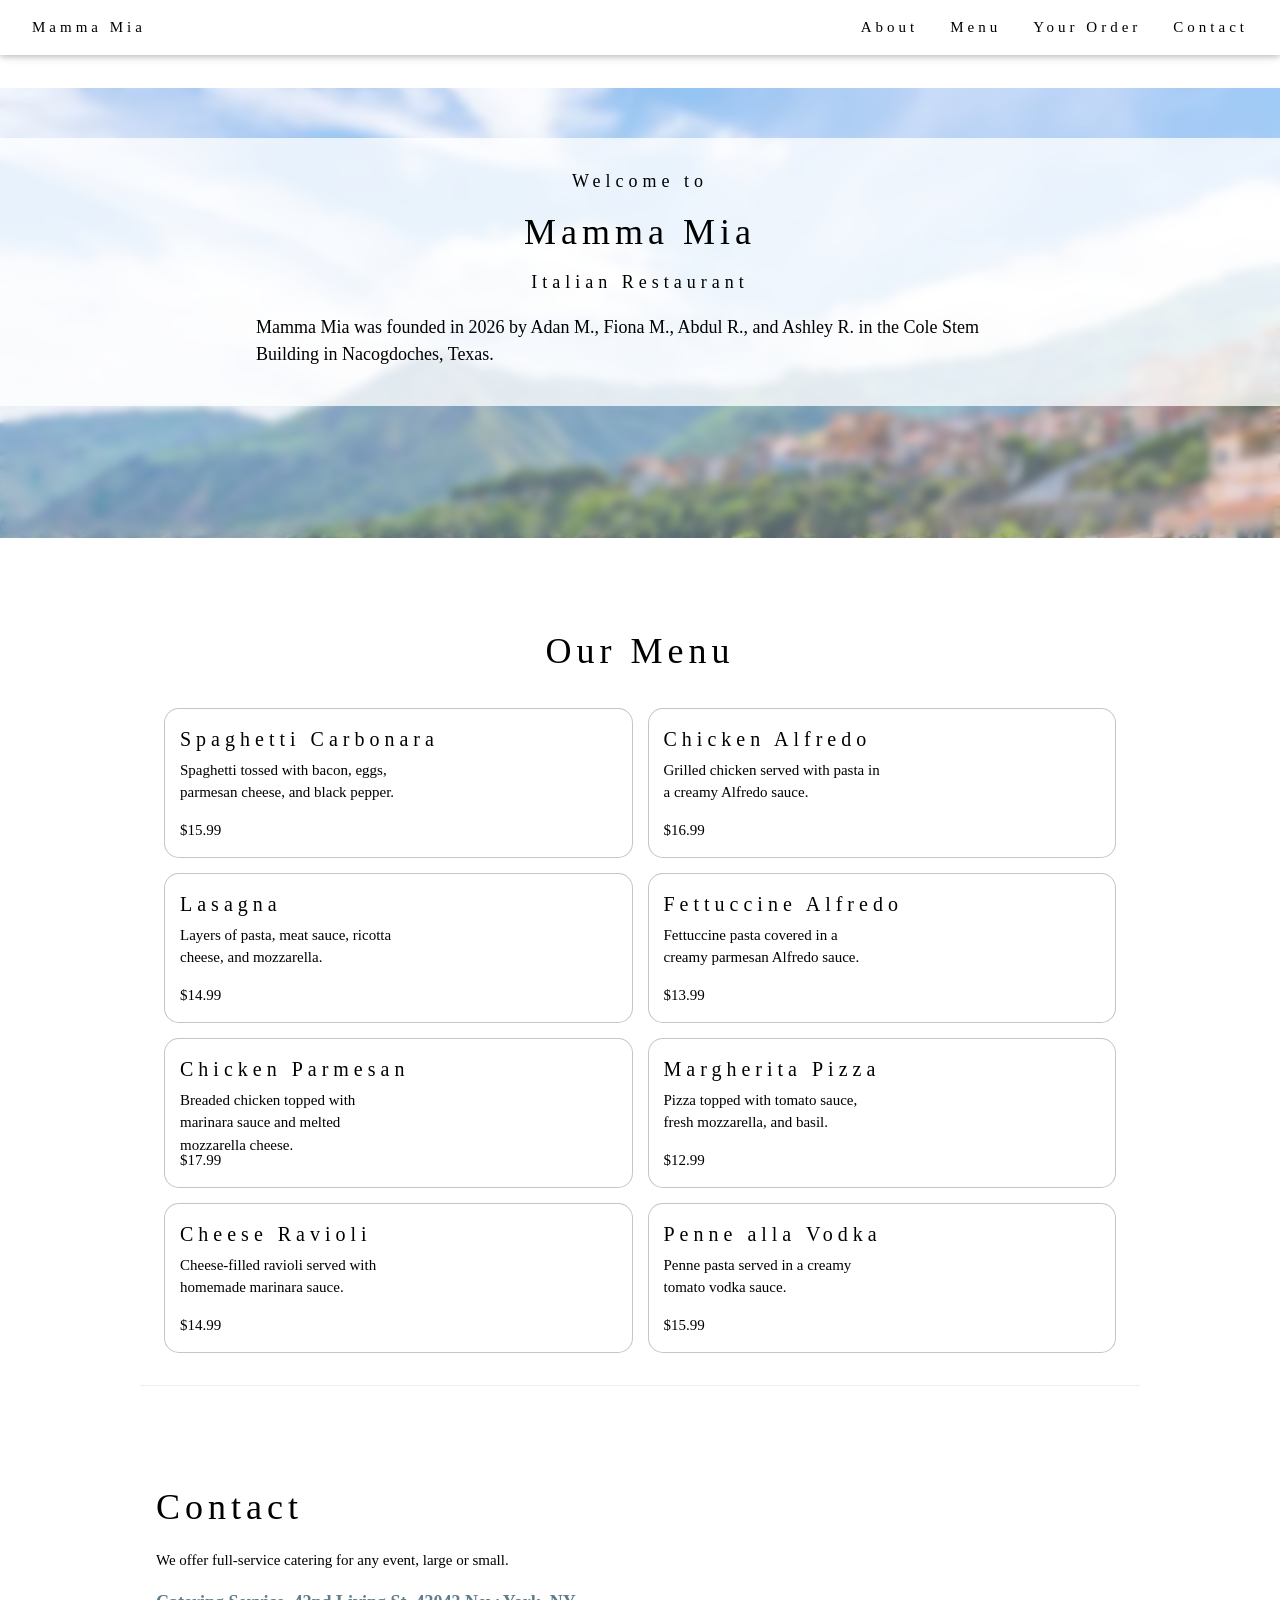
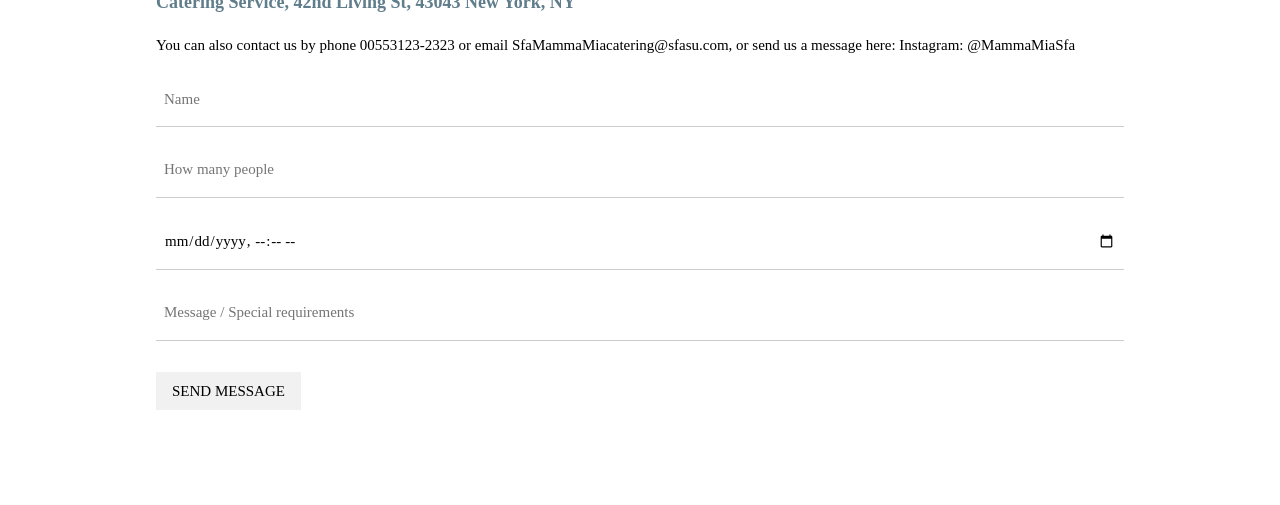
==== index.html @ 2e2d0232 "Revise restaurant info and menu details Updated restaurant description and menu items with specific " ====
<!DOCTYPE html>
<html lang="en">
<meta charset="UTF-8">
<title>Mamma Mia</title>
<meta name="viewport" content="width=device-width,initial-scale=1">
<link rel="stylesheet" href="styles/restaurant-style.css">

<style>
body {font-family:"Times New Roman", serif}
h1,h2,h3,h4,h5,h6 {font-family:serif;letter-spacing:5px}
</style>

<body>

<!-- Navbar (Sits on top) -->
<div class="w3-flex w3-white w3-wide w3-padding w3-card topstuff">
  <a href="#home" class="w3-button">Mamma Mia</a>

  <nav class="w3-flex w3-hide-small" style="margin-left:auto">
    <a href="#about" class="w3-button">About</a>
    <a href="#menu" class="w3-button">Menu</a>
    <a href="#menu" class="w3-button">Your Order</a>
    <a href="#contact" class="w3-button">Contact</a>
  </nav>
</div>

<!-- Header -->
<header class="w3-display-container">
  <img src="img_catering.jpg"
  style="width:100%" alt="Catering">
  <div class="w3-display-bottomleft w3-padding w3-text-white w3-opacity-min">
    <h1>Le Catering</h1>
  </div>
</header>

<!-- Page Content -->
<main id="home" class="w3-content" style="max-width:1000px">

<!-- About -->
<section id="about" class="w3-padding-64">
<div class="about">
  <div class="aboutImage"></div>
  <div class=" aboutContent">
    <div class="aboutText">
      <h5 class="w3-center">Welcome to</h5>
      <h1 class="w3-center">Mamma Mia</h1>
      <h5 class="w3-center">Italian Restaurant</h5>
      <p class="w3-large">
      Mamma Mia was founded in 2026 by Adan M., Fiona M., Abdul R., and Ashley R. in the Cole Stem Building in Nacogdoches, Texas.</p>
    </div>
  </div>
</div>

</section>

<!-- Menu -->
<section id="menu">

<div class="w3-padding-large">
  <h1 class="w3-center">Our Menu</h1>

  <div class="menuitems">

    <div class="item">
      <h4>Spaghetti Carbonara</h4>
      <p>Spaghetti tossed with bacon, eggs, parmesan cheese, and black pepper.</p>
      <p class="price">$15.99</p>
      <img src="">
    </div>

    <div class="item">
      <h4>Chicken Alfredo</h4>
      <p>Grilled chicken served with pasta in a creamy Alfredo sauce.</p>
      <p class="price">$16.99</p>
      <img src="">
    </div>

    <div class="item">
      <h4>Lasagna</h4>
      <p>Layers of pasta, meat sauce, ricotta cheese, and mozzarella.</p>
      <p class="price">$14.99</p>
      <img src="">
    </div>

    <div class="item">
      <h4>Fettuccine Alfredo</h4>
      <p>Fettuccine pasta covered in a creamy parmesan Alfredo sauce.</p>
      <p class="price">$13.99</p>
      <img src="">
    </div>

    <div class="item">
      <h4>Chicken Parmesan</h4>
      <p>Breaded chicken topped with marinara sauce and melted mozzarella cheese.</p>
      <p class="price">$17.99</p>
      <img src="">
    </div>

    <div class="item">
      <h4>Margherita Pizza</h4>
      <p>Pizza topped with tomato sauce, fresh mozzarella, and basil.</p>
      <p class="price">$12.99</p>
      <img src="">
    </div>

    <div class="item">
      <h4>Cheese Ravioli</h4>
      <p>Cheese-filled ravioli served with homemade marinara sauce.</p>
      <p class="price">$14.99</p>
      <img src="">
    </div>

    <div class="item">
      <h4>Penne alla Vodka</h4>
      <p>Penne pasta served in a creamy tomato vodka sauce.</p>
      <p class="price">$15.99</p>
      <img src="">
    </div>

  </div>
</div>

</section>

</section>

<hr>
<!-- Contact -->
<section id="contact" class="w3-container w3-padding-64">

<h1>Contact</h1>
<p>We offer full-service catering for any event, large or small.</p>

<p class="w3-text-blue-grey w3-large">
<b>Catering Service, 42nd Living St, 43043 New York, NY</b>
</p>

<p>
You can also contact us by phone 00553123-2323 or email
SfaMammaMiacatering@sfasu.com, or send us a message here: Instagram: @MammaMiaSfa
</p>

<form action="/action_page.php" target="_blank">
<p>
<input class="w3-input w3-padding-16"
type="text" placeholder="Name" required name="Name">
</p>

<p>
<input class="w3-input w3-padding-16"
type="number" placeholder="How many people" required name="People">
</p>

<p>
<input class="w3-input w3-padding-16"
type="datetime-local" required name="date">
</p>

<p>
<input class="w3-input w3-padding-16"
type="text" placeholder="Message / Special requirements"
required name="Message">
</p>

<p>
<button class="w3-button w3-light-grey w3-section"
type="submit">SEND MESSAGE</button>
</p>

</form>
</section>

</main>

<!-- Map -->


</body>
</html>
---- styles/restaurant-style.css ----
/* changes from Ashley Rivera Ruiz 9/20/2026 */

.topstuff{
    z-index: 999;
    background-color: white;
    position:fixed;
    width:100%;
}

/* about */
.aboutImage{
    background-image: url("/img/about.png");
    background-size: cover;
    position: absolute;
    left: 0;
    right: 0;
    z-index: 2;
    display: block;
    height:450px;
}
.aboutContent{
    position: absolute;
    height:450px;
    backdrop-filter: blur(5px);
    background-color: #ffffff52;
    z-index: 100;
    left: 0;
    right: 0;
    padding: 50px 0;
}
.aboutText{
    background-color: #ffffffc4;
    padding: 20px 20vw;
    max-height: 350px;
    overflow: auto;

}
.about{
    height:450px;
    z-index: 1;
    position: static;
}


/* menu */
.item{
    border: 1.5px solid rgba(0, 0, 0, 0.228);
    border-radius: 15px;
    padding: 15px;
    position: relative;
    height: 150px;
    background-color: white;
    min-width: 350px;
}
.item h4{
    line-height: 0.5em;;
}
.item p {
    width: 50%;
    overflow: auto;
}
.price{
    bottom: 0px;
    left: 15px;
    position: absolute;
}
.item img{
    position: absolute;
    right:0;
    top:0;
    height:100%;
    border-radius: 0 15px 15px 0;
}
.item:hover{
    filter: brightness(0.95);
    border-color:black;
}
.menuitems{
    display: grid;
    grid-template-columns: 1fr 1fr;
    gap: 15px;
    padding-top: 20px;
}

/* Your Order */
.order{
    display: grid;
    grid-template-columns: 1fr 1fr;
    padding: 0 30px;
}
.orderItem{
    text-align: left;
}
.orderPrice{
    text-align: right;
}
body{
    display: grid;
    grid-area: 
    'notbottom'
    'bottom'
    ;
    height:100vh;
}













/* W3.CSS 5.01 March 11 2026 by Jan Egil and Borge Refsnes */
/* CSS code copied from w3schools stylesheet */
html {box-sizing:border-box}
*,*:before,*:after{box-sizing:inherit}

/* Extract from normalize.css by Nicolas Gallagher and Jonathan Neal git.io/normalize */
html{-ms-text-size-adjust:100%;-webkit-text-size-adjust:100%}
body{margin:0}
article,aside,details,figcaption,figure,footer,header,main,menu,nav,section{display:block}
summary{display:list-item}
audio,canvas,progress,video{display:inline-block}
progress{vertical-align:baseline}
audio:not([controls]){display:none;height:0}
[hidden],template{display:none}
a{background-color:transparent}
a:active,a:hover{outline-width:0}
abbr[title]{border-bottom:none;text-decoration:underline;text-decoration:underline dotted}
b,strong{font-weight:bolder}
dfn{font-style:italic}
mark{background:#ff0;color:#000}
small{font-size:80%}
sub,sup{font-size:75%;line-height:0;position:relative;vertical-align:baseline}
sub{bottom:-0.25em}
sup{top:-0.5em}
figure{margin:1em 40px}
img{border-style:none}
code,kbd,pre,samp{font-family:monospace,monospace;font-size:1em}
hr{box-sizing:content-box;height:0;overflow:visible}
button,input,select,textarea,optgroup{font:inherit;margin:0}
optgroup{font-weight:bold}
button,input{overflow:visible}
button,select{text-transform:none}
button,[type=button],[type=reset],[type=submit]{-webkit-appearance:button}
button::-moz-focus-inner,[type=button]::-moz-focus-inner,[type=reset]::-moz-focus-inner,[type=submit]::-moz-focus-inner{border-style:none;padding:0}
button:-moz-focusring,[type=button]:-moz-focusring,[type=reset]:-moz-focusring,[type=submit]:-moz-focusring{outline:1px dotted ButtonText}
fieldset{border:1px solid #c0c0c0;margin:0 2px;padding:.35em .625em .75em}
legend{color:inherit;display:table;max-width:100%;padding:0;white-space:normal}
textarea{overflow:auto}
[type=checkbox],[type=radio]{padding:0}
[type=number]::-webkit-inner-spin-button,[type=number]::-webkit-outer-spin-button{height:auto}
[type=search]{-webkit-appearance:textfield;outline-offset:-2px}
[type=search]::-webkit-search-decoration{-webkit-appearance:none}
::-webkit-file-upload-button{-webkit-appearance:button;font:inherit}

/* End extract */
html,body{font-family:Verdana,sans-serif;font-size:15px;line-height:1.5}
html{overflow-x:hidden}
h1{font-size:36px}
h2{font-size:30px}
h3{font-size:24px}
h4{font-size:20px}
h5{font-size:18px}
h6{font-size:16px}
.w3-serif{font-family:serif}
.w3-sans-serif{font-family:sans-serif}
.w3-cursive{font-family:cursive}
.w3-monospace{font-family:monospace}
h1,h2,h3,h4,h5,h6{font-family:"Segoe UI",Arial,sans-serif;font-weight:400;margin:10px 0}
.w3-wide{letter-spacing:4px}
hr{border:0;border-top:1px solid #eee;margin:20px 0}
.w3-image{max-width:100%;height:auto}
img{vertical-align:middle}
a{color:inherit}
.w3-table,.w3-table-all{border-collapse:collapse;border-spacing:0;width:100%;display:table}
.w3-table-all{border:1px solid #ccc}
.w3-bordered tr,.w3-table-all tr{border-bottom:1px solid #ddd}
.w3-striped tbody tr:nth-child(even){background-color:#f1f1f1}
.w3-table-all tr:nth-child(odd){background-color:#fff}
.w3-table-all tr:nth-child(even){background-color:#f1f1f1}
.w3-hoverable tbody tr:hover,.w3-ul.w3-hoverable li:hover{background-color:#ccc}
.w3-centered tr th,.w3-centered tr td{text-align:center}
.w3-table td,.w3-table th,.w3-table-all td,.w3-table-all th{padding:8px 8px;display:table-cell;text-align:left;vertical-align:top}
.w3-table th:first-child,.w3-table td:first-child,.w3-table-all th:first-child,.w3-table-all td:first-child{padding-left:16px}
.w3-btn,.w3-button{border:none;display:inline-block;padding:8px 16px;vertical-align:middle;overflow:hidden;text-decoration:none;color:inherit;background-color:inherit;text-align:center;cursor:pointer;white-space:nowrap}
.w3-btn:hover{box-shadow:0 8px 16px 0 rgba(0,0,0,0.2),0 6px 20px 0 rgba(0,0,0,0.19)}
.w3-btn,.w3-button{-webkit-touch-callout:none;-webkit-user-select:none;-khtml-user-select:none;-moz-user-select:none;-ms-user-select:none;user-select:none}   
.w3-disabled,.w3-btn:disabled,.w3-button:disabled{cursor:not-allowed;opacity:0.3}
.w3-disabled *,:disabled *{pointer-events:none}
.w3-btn.w3-disabled:hover,.w3-btn:disabled:hover{box-shadow:none}
.w3-badge,.w3-tag{background-color:#000;color:#fff;display:inline-block;padding-left:8px;padding-right:8px;text-align:center}
.w3-badge{border-radius:50%}
.w3-ul{list-style-type:none;padding:0;margin:0}
.w3-ul li{padding:8px 16px;border-bottom:1px solid #ddd}
.w3-ul li:last-child{border-bottom:none}
.w3-tooltip,.w3-display-container{position:relative}
.w3-tooltip .w3-text{display:none}
.w3-tooltip:hover .w3-text{display:inline-block}
.w3-ripple:active{opacity:0.5}
.w3-ripple{transition:opacity 0s}
.w3-input{padding:8px;display:block;border:none;border-bottom:1px solid #ccc;width:100%}
.w3-select{padding:9px 0;width:100%;border:none;border-bottom:1px solid #ccc}
.w3-dropdown-click,.w3-dropdown-hover{position:relative;display:inline-block;cursor:pointer}
.w3-dropdown-hover:hover .w3-dropdown-content{display:block}
.w3-dropdown-hover:first-child,.w3-dropdown-click:hover{background-color:#ccc;color:#000}
.w3-dropdown-hover:hover > .w3-button:first-child,.w3-dropdown-click:hover > .w3-button:first-child{background-color:#ccc;color:#000}
.w3-dropdown-content{cursor:auto;color:#000;background-color:#fff;display:none;position:absolute;min-width:160px;margin:0;padding:0;z-index:1}
.w3-check,.w3-radio{width:24px;height:24px;position:relative;top:6px}
.w3-sidebar{height:100%;width:200px;background-color:#fff;position:fixed!important;z-index:1;overflow:auto}
.w3-bar-block .w3-dropdown-hover,.w3-bar-block .w3-dropdown-click{width:100%}
.w3-bar-block .w3-dropdown-hover .w3-dropdown-content,.w3-bar-block .w3-dropdown-click .w3-dropdown-content{min-width:100%}
.w3-bar-block .w3-dropdown-hover .w3-button,.w3-bar-block .w3-dropdown-click .w3-button{width:100%;text-align:left;padding:8px 16px}
.w3-main,#main{transition:margin-left .4s}
.w3-modal{z-index:3;display:none;padding-top:100px;position:fixed;left:0;top:0;width:100%;height:100%;overflow:auto;background-color:rgb(0,0,0);background-color:rgba(0,0,0,0.4)}
.w3-modal-content{margin:auto;background-color:#fff;position:relative;padding:0;outline:0;width:600px}
.w3-bar{width:100%;overflow:hidden}
.w3-center .w3-bar{display:inline-block;width:auto}
.w3-bar .w3-bar-item{padding:8px 16px;float:left;width:auto;border:none;display:block;outline:0}
.w3-bar .w3-dropdown-hover,.w3-bar .w3-dropdown-click{position:static;float:left}
.w3-bar .w3-button{white-space:normal}
.w3-bar-block .w3-bar-item{width:100%;display:block;padding:8px 16px;text-align:left;border:none;white-space:normal;float:none;outline:0}
.w3-bar-block.w3-center .w3-bar-item{text-align:center}
.w3-block{display:block;width:100%}
.w3-responsive{display:block;overflow-x:auto}
.w3-container:after,.w3-container:before,.w3-panel:after,.w3-panel:before,.w3-row:after,.w3-row:before,.w3-row-padding:after,.w3-row-padding:before,
.w3-cell-row:before,.w3-cell-row:after,.w3-clear:after,.w3-clear:before,.w3-bar:before,.w3-bar:after{content:"";display:table;clear:both}
.w3-col,.w3-half,.w3-third,.w3-twothird,.w3-threequarter,.w3-quarter{float:left;width:100%}
.w3-col.s1{width:8.33333%}
.w3-col.s2{width:16.66666%}
.w3-col.s3{width:24.99999%}
.w3-col.s4{width:33.33333%}
.w3-col.s5{width:41.66666%}
.w3-col.s6{width:49.99999%}
.w3-col.s7{width:58.33333%}
.w3-col.s8{width:66.66666%}
.w3-col.s9{width:74.99999%}
.w3-col.s10{width:83.33333%}
.w3-col.s11{width:91.66666%}
.w3-col.s12{width:99.99999%}
@media (min-width:601px){.w3-col.m1{width:8.33333%}
.w3-col.m2{width:16.66666%}
.w3-col.m3,.w3-quarter{width:24.99999%}
.w3-col.m4,.w3-third{width:33.33333%}
.w3-col.m5{width:41.66666%}
.w3-col.m6,.w3-half{width:49.99999%}
.w3-col.m7{width:58.33333%}
.w3-col.m8,.w3-twothird{width:66.66666%}
.w3-col.m9,.w3-threequarter{width:74.99999%}
.w3-col.m10{width:83.33333%}
.w3-col.m11{width:91.66666%}
.w3-col.m12{width:99.99999%}}
@media (min-width:993px){.w3-col.l1{width:8.33333%}
.w3-col.l2{width:16.66666%}
.w3-col.l3{width:24.99999%}
.w3-col.l4{width:33.33333%}
.w3-col.l5{width:41.66666%}
.w3-col.l6{width:49.99999%}
.w3-col.l7{width:58.33333%}
.w3-col.l8{width:66.66666%}
.w3-col.l9{width:74.99999%}
.w3-col.l10{width:83.33333%}
.w3-col.l11{width:91.66666%}
.w3-col.l12{width:99.99999%}}
.w3-rest{overflow:hidden}
.w3-stretch{margin-left:-16px;margin-right:-16px}
.w3-content,.w3-auto{margin-left:auto;margin-right:auto}
.w3-content{max-width:980px}
.w3-auto{max-width:1140px}
.w3-cell-row{display:table;width:100%}
.w3-cell{display:table-cell}
.w3-cell-top{vertical-align:top}
.w3-cell-middle{vertical-align:middle}
.w3-cell-bottom{vertical-align:bottom}
.w3-hide{display:none!important}
.w3-show-block,.w3-show{display:block!important}
.w3-show-inline-block{display:inline-block!important}
@media (max-width:1205px){.w3-auto{max-width:95%}}
@media (max-width:600px){.w3-modal-content{margin:0 10px;width:auto!important}
.w3-modal{padding-top:30px}
.w3-dropdown-hover.w3-mobile .w3-dropdown-content,.w3-dropdown-click.w3-mobile .w3-dropdown-content{position:relative}	
.w3-hide-small{display:none!important}
.w3-mobile{display:block;width:100%!important}
.w3-bar-item.w3-mobile,.w3-dropdown-hover.w3-mobile,.w3-dropdown-click.w3-mobile{text-align:center}
.w3-dropdown-hover.w3-mobile,.w3-dropdown-hover.w3-mobile .w3-btn,.w3-dropdown-hover.w3-mobile .w3-button,.w3-dropdown-click.w3-mobile,.w3-dropdown-click.w3-mobile .w3-btn,.w3-dropdown-click.w3-mobile .w3-button{width:100%}}
@media (max-width:768px){.w3-modal-content{width:500px}
.w3-modal{padding-top:50px}}
@media (min-width:993px){.w3-modal-content{width:900px}
.w3-hide-large{display:none!important}
.w3-sidebar.w3-collapse{display:block!important}}
@media (max-width:992px) and (min-width:601px){.w3-hide-medium{display:none!important}}
@media (max-width:992px){.w3-sidebar.w3-collapse{display:none}
.w3-main{margin-left:0!important;margin-right:0!important}
.w3-auto{max-width:100%}}
.w3-top,.w3-bottom{position:fixed;width:100%;z-index:1}
.w3-top{top:0}
.w3-bottom{bottom:0}
.w3-overlay{position:fixed;display:none;width:100%;height:100%;top:0;left:0;right:0;bottom:0;background-color:rgba(0,0,0,0.5);z-index:2}
.w3-display-topleft{position:absolute;left:0;top:0}
.w3-display-topright{position:absolute;right:0;top:0}
.w3-display-bottomleft{position:absolute;left:0;bottom:0}
.w3-display-bottomright{position:absolute;right:0;bottom:0}
.w3-display-middle{position:absolute;top:50%;left:50%;transform:translate(-50%,-50%);-ms-transform:translate(-50%,-50%)}
.w3-display-left{position:absolute;top:50%;left:0%;transform:translate(0%,-50%);-ms-transform:translate(-0%,-50%)}
.w3-display-right{position:absolute;top:50%;right:0%;transform:translate(0%,-50%);-ms-transform:translate(0%,-50%)}
.w3-display-topmiddle{position:absolute;left:50%;top:0;transform:translate(-50%,0%);-ms-transform:translate(-50%,0%)}
.w3-display-bottommiddle{position:absolute;left:50%;bottom:0;transform:translate(-50%,0%);-ms-transform:translate(-50%,0%)}
.w3-display-container:hover .w3-display-hover{display:block}
.w3-display-container:hover span.w3-display-hover{display:inline-block}
.w3-display-hover{display:none}
.w3-display-position{position:absolute}
.w3-circle{border-radius:50%}
.w3-round-small{border-radius:2px}
.w3-round,.w3-round-medium{border-radius:4px}
.w3-round-large{border-radius:8px}
.w3-round-xlarge{border-radius:16px}
.w3-round-xxlarge{border-radius:32px}
.w3-row-padding,.w3-row-padding>.w3-half,.w3-row-padding>.w3-third,.w3-row-padding>.w3-twothird,.w3-row-padding>.w3-threequarter,.w3-row-padding>.w3-quarter,.w3-row-padding>.w3-col{padding:0 8px}
.w3-container,.w3-panel{padding:0.01em 16px}
.w3-panel{margin-top:16px;margin-bottom:16px}
.w3-grid{display:grid}
.w3-grid-padding{display:grid;gap:16px}
.w3-flex{display:flex}
.w3-text-center{text-align:center}
.w3-text-bold,.w3-bold{font-weight:bold}
.w3-text-italic,.w3-italic{font-style:italic}
.w3-code,.w3-codespan{font-family:Consolas,"courier new";font-size:16px}
.w3-code{width:auto;background-color:#fff;padding:8px 12px;border-left:4px solid #4CAF50;word-wrap:break-word}
.w3-codespan{color:crimson;background-color:#f1f1f1;padding-left:4px;padding-right:4px;font-size:110%}
.w3-card,.w3-card-2{box-shadow:0 2px 5px 0 rgba(0,0,0,0.16),0 2px 10px 0 rgba(0,0,0,0.12)}
.w3-card-4,.w3-hover-shadow:hover{box-shadow:0 4px 10px 0 rgba(0,0,0,0.2),0 4px 20px 0 rgba(0,0,0,0.19)}
.w3-spin{animation:w3-spin 2s infinite linear}
@keyframes w3-spin{0%{transform:rotate(0deg)}
100%{transform:rotate(359deg)}}
.w3-animate-fading{animation:fading 10s infinite}
@keyframes fading{0%{opacity:0}
50%{opacity:1}
100%{opacity:0}}
.w3-animate-opacity{animation:opac 0.8s}
@keyframes opac{from{opacity:0}
 to{opacity:1}}
.w3-animate-top{position:relative;animation:animatetop 0.4s}
@keyframes animatetop{from{top:-300px;opacity:0}
 to{top:0;opacity:1}}
.w3-animate-left{position:relative;animation:animateleft 0.4s}
@keyframes animateleft{from{left:-300px;opacity:0}
 to{left:0;opacity:1}}
.w3-animate-right{position:relative;animation:animateright 0.4s}
@keyframes animateright{from{right:-300px;opacity:0}
 to{right:0;opacity:1}}
.w3-animate-bottom{position:relative;animation:animatebottom 0.4s}
@keyframes animatebottom{from{bottom:-300px;opacity:0}
 to{bottom:0;opacity:1}}
.w3-animate-zoom {animation:animatezoom 0.6s}
@keyframes animatezoom{from{transform:scale(0)}
 to{transform:scale(1)}}
.w3-animate-input{transition:width 0.4s ease-in-out}
.w3-animate-input:focus{width:100%!important}
.w3-opacity,.w3-hover-opacity:hover{opacity:0.60}
.w3-opacity-off,.w3-hover-opacity-off:hover{opacity:1}
.w3-opacity-max{opacity:0.25}
.w3-opacity-min{opacity:0.75}
.w3-greyscale-max,.w3-grayscale-max,.w3-hover-greyscale:hover,.w3-hover-grayscale:hover{filter:grayscale(100%)}
.w3-greyscale,.w3-grayscale{filter:grayscale(75%)}
.w3-greyscale-min,.w3-grayscale-min{filter:grayscale(50%)}
.w3-sepia{filter:sepia(75%)}
.w3-sepia-max,.w3-hover-sepia:hover{filter:sepia(100%)}
.w3-sepia-min{filter:sepia(50%)}
.w3-tiny{font-size:10px!important}
.w3-small{font-size:12px!important}
.w3-medium{font-size:15px!important}
.w3-large{font-size:18px!important}
.w3-xlarge{font-size:24px!important}
.w3-xxlarge{font-size:36px!important}
.w3-xxxlarge{font-size:48px!important}
.w3-jumbo{font-size:64px!important}
.w3-left-align{text-align:left!important}
.w3-right-align{text-align:right!important}
.w3-justify{text-align:justify!important}
.w3-center{text-align:center!important}
.w3-border-0{border:0!important}
.w3-border{border:1px solid #ccc!important}
.w3-border-top{border-top:1px solid #ccc!important}
.w3-border-bottom{border-bottom:1px solid #ccc!important}
.w3-border-left{border-left:1px solid #ccc!important}
.w3-border-right{border-right:1px solid #ccc!important}
.w3-topbar{border-top:6px solid #ccc!important}
.w3-bottombar{border-bottom:6px solid #ccc!important}
.w3-leftbar{border-left:6px solid #ccc!important}
.w3-rightbar{border-right:6px solid #ccc!important}
.w3-section,.w3-code{margin-top:16px!important;margin-bottom:16px!important}
.w3-margin{margin:16px!important}
.w3-margin-top{margin-top:16px!important}
.w3-margin-bottom{margin-bottom:16px!important}
.w3-margin-left{margin-left:16px!important}
.w3-margin-right{margin-right:16px!important}
.w3-padding-small{padding:4px 8px!important}
.w3-padding{padding:8px 16px!important}
.w3-padding-large{padding:12px 24px!important}
.w3-padding-16{padding-top:16px!important;padding-bottom:16px!important}
.w3-padding-24{padding-top:24px!important;padding-bottom:24px!important}
.w3-padding-32{padding-top:32px!important;padding-bottom:32px!important}
.w3-padding-48{padding-top:48px!important;padding-bottom:48px!important}
.w3-padding-64{padding-top:64px!important;padding-bottom:64px!important}
.w3-padding-top-64{padding-top:64px!important}
.w3-padding-top-48{padding-top:48px!important}
.w3-padding-top-32{padding-top:32px!important}
.w3-padding-top-24{padding-top:24px!important}
.w3-left{float:left!important}
.w3-right{float:right!important}
.w3-button:hover{color:#000!important;background-color:#ccc!important}
.w3-transparent,.w3-hover-none:hover{background-color:transparent!important}
.w3-hover-none:hover{box-shadow:none!important}
.w3-rtl{direction:rtl}
.w3-ltr{direction:ltr}

/* Colors */
.w3-amber,.w3-hover-amber:hover{color:#000!important;background-color:#ffc107!important}
.w3-aqua,.w3-hover-aqua:hover{color:#000!important;background-color:#00ffff!important}
.w3-blue,.w3-hover-blue:hover{color:#fff!important;background-color:#2196F3!important}
.w3-light-blue,.w3-hover-light-blue:hover{color:#000!important;background-color:#87CEEB!important}
.w3-brown,.w3-hover-brown:hover{color:#fff!important;background-color:#795548!important}
.w3-cyan,.w3-hover-cyan:hover{color:#000!important;background-color:#00bcd4!important}
.w3-blue-grey,.w3-hover-blue-grey:hover,.w3-blue-gray,.w3-hover-blue-gray:hover{color:#fff!important;background-color:#607d8b!important}
.w3-green,.w3-hover-green:hover{color:#fff!important;background-color:#4CAF50!important}
.w3-light-green,.w3-hover-light-green:hover{color:#000!important;background-color:#8bc34a!important}
.w3-indigo,.w3-hover-indigo:hover{color:#fff!important;background-color:#3f51b5!important}
.w3-khaki,.w3-hover-khaki:hover{color:#000!important;background-color:#f0e68c!important}
.w3-lime,.w3-hover-lime:hover{color:#000!important;background-color:#cddc39!important}
.w3-orange,.w3-hover-orange:hover{color:#000!important;background-color:#ff9800!important}
.w3-deep-orange,.w3-hover-deep-orange:hover{color:#fff!important;background-color:#ff5722!important}
.w3-pink,.w3-hover-pink:hover{color:#fff!important;background-color:#e91e63!important}
.w3-purple,.w3-hover-purple:hover{color:#fff!important;background-color:#9c27b0!important}
.w3-deep-purple,.w3-hover-deep-purple:hover{color:#fff!important;background-color:#673ab7!important}
.w3-red,.w3-hover-red:hover{color:#fff!important;background-color:#f44336!important}
.w3-sand,.w3-hover-sand:hover{color:#000!important;background-color:#fdf5e6!important}
.w3-teal,.w3-hover-teal:hover{color:#fff!important;background-color:#009688!important}
.w3-yellow,.w3-hover-yellow:hover{color:#000!important;background-color:#ffeb3b!important}
.w3-white,.w3-hover-white:hover{color:#000!important;background-color:#fff!important}
.w3-black,.w3-hover-black:hover{color:#fff!important;background-color:#000!important}
.w3-grey,.w3-hover-grey:hover,.w3-gray,.w3-hover-gray:hover{color:#000!important;background-color:#9e9e9e!important}
.w3-light-grey,.w3-hover-light-grey:hover,.w3-light-gray,.w3-hover-light-gray:hover{color:#000!important;background-color:#f1f1f1!important}
.w3-dark-grey,.w3-hover-dark-grey:hover,.w3-dark-gray,.w3-hover-dark-gray:hover{color:#fff!important;background-color:#616161!important}
.w3-asphalt,.w3-hover-asphalt:hover{color:#fff!important;background-color:#343a40!important}
.w3-crimson,.w3-hover-crimson:hover{color:#fff!important;background-color:#a20025!important}
.w3-cobalt,.w3-hover-cobalt:hover{color:#fff!important;background-color:#0050ef!important}
.w3-emerald,.w3-hover-emerald:hover{color:#fff!important;background-color:#008a00!important}
.w3-olive,.w3-hover-olive:hover{color:#fff!important;background-color:#6d8764!important}
.w3-paper,.w3-hover-paper:hover{color:#000!important;background-color:#f8f9fa!important}
.w3-sienna,.w3-hover-sienna:hover{color:#fff!important;background-color:#a0522d!important}
.w3-taupe,.w3-hover-taupe:hover{color:#fff!important;background-color:#87794e!important}
.w3-danger{color:#fff!important;background-color:#dd0000!important}
.w3-note{color:#000!important;background-color:#fff599!important}
.w3-info{color:#fff!important;background-color:#0a6fc2!important}
.w3-warning{color:#000!important;background-color:#ffb305!important}
.w3-success{color:#fff!important;background-color:#008a00!important}
.w3-pale-red,.w3-hover-pale-red:hover{color:#000!important;background-color:#ffdddd!important}
.w3-pale-green,.w3-hover-pale-green:hover{color:#000!important;background-color:#ddffdd!important}
.w3-pale-yellow,.w3-hover-pale-yellow:hover{color:#000!important;background-color:#ffffcc!important}
.w3-pale-blue,.w3-hover-pale-blue:hover{color:#000!important;background-color:#ddffff!important}
.w3-text-amber,.w3-hover-text-amber:hover{color:#ffc107!important}
.w3-text-aqua,.w3-hover-text-aqua:hover{color:#00ffff!important}
.w3-text-blue,.w3-hover-text-blue:hover{color:#2196F3!important}
.w3-text-light-blue,.w3-hover-text-light-blue:hover{color:#87CEEB!important}
.w3-text-brown,.w3-hover-text-brown:hover{color:#795548!important}
.w3-text-cyan,.w3-hover-text-cyan:hover{color:#00bcd4!important}
.w3-text-blue-grey,.w3-hover-text-blue-grey:hover,.w3-text-blue-gray,.w3-hover-text-blue-gray:hover{color:#607d8b!important}
.w3-text-green,.w3-hover-text-green:hover{color:#4CAF50!important}
.w3-text-light-green,.w3-hover-text-light-green:hover{color:#8bc34a!important}
.w3-text-indigo,.w3-hover-text-indigo:hover{color:#3f51b5!important}
.w3-text-khaki,.w3-hover-text-khaki:hover{color:#b4aa50!important}
.w3-text-lime,.w3-hover-text-lime:hover{color:#cddc39!important}
.w3-text-orange,.w3-hover-text-orange:hover{color:#ff9800!important}
.w3-text-deep-orange,.w3-hover-text-deep-orange:hover{color:#ff5722!important}
.w3-text-pink,.w3-hover-text-pink:hover{color:#e91e63!important}
.w3-text-purple,.w3-hover-text-purple:hover{color:#9c27b0!important}
.w3-text-deep-purple,.w3-hover-text-deep-purple:hover{color:#673ab7!important}
.w3-text-red,.w3-hover-text-red:hover{color:#f44336!important}
.w3-text-sand,.w3-hover-text-sand:hover{color:#fdf5e6!important}
.w3-text-teal,.w3-hover-text-teal:hover{color:#009688!important}
.w3-text-yellow,.w3-hover-text-yellow:hover{color:#d2be0e!important}
.w3-text-white,.w3-hover-text-white:hover{color:#fff!important}
.w3-text-black,.w3-hover-text-black:hover{color:#000!important}
.w3-text-grey,.w3-hover-text-grey:hover,.w3-text-gray,.w3-hover-text-gray:hover{color:#757575!important}
.w3-text-light-grey,.w3-hover-text-light-grey:hover,.w3-text-light-gray,.w3-hover-text-light-gray:hover{color:#f1f1f1!important}
.w3-text-dark-grey,.w3-hover-text-dark-grey:hover,.w3-text-dark-gray,.w3-hover-text-dark-gray:hover{color:#3a3a3a!important}
.w3-border-amber,.w3-hover-border-amber:hover{border-color:#ffc107!important}
.w3-border-aqua,.w3-hover-border-aqua:hover{border-color:#00ffff!important}
.w3-border-blue,.w3-hover-border-blue:hover{border-color:#2196F3!important}
.w3-border-light-blue,.w3-hover-border-light-blue:hover{border-color:#87CEEB!important}
.w3-border-brown,.w3-hover-border-brown:hover{border-color:#795548!important}
.w3-border-cyan,.w3-hover-border-cyan:hover{border-color:#00bcd4!important}
.w3-border-blue-grey,.w3-hover-border-blue-grey:hover,.w3-border-blue-gray,.w3-hover-border-blue-gray:hover{border-color:#607d8b!important}
.w3-border-green,.w3-hover-border-green:hover{border-color:#4CAF50!important}
.w3-border-light-green,.w3-hover-border-light-green:hover{border-color:#8bc34a!important}
.w3-border-indigo,.w3-hover-border-indigo:hover{border-color:#3f51b5!important}
.w3-border-khaki,.w3-hover-border-khaki:hover{border-color:#f0e68c!important}
.w3-border-lime,.w3-hover-border-lime:hover{border-color:#cddc39!important}
.w3-border-orange,.w3-hover-border-orange:hover{border-color:#ff9800!important}
.w3-border-deep-orange,.w3-hover-border-deep-orange:hover{border-color:#ff5722!important}
.w3-border-pink,.w3-hover-border-pink:hover{border-color:#e91e63!important}
.w3-border-purple,.w3-hover-border-purple:hover{border-color:#9c27b0!important}
.w3-border-deep-purple,.w3-hover-border-deep-purple:hover{border-color:#673ab7!important}
.w3-border-red,.w3-hover-border-red:hover{border-color:#f44336!important}
.w3-border-sand,.w3-hover-border-sand:hover{border-color:#fdf5e6!important}
.w3-border-teal,.w3-hover-border-teal:hover{border-color:#009688!important}
.w3-border-yellow,.w3-hover-border-yellow:hover{border-color:#ffeb3b!important}
.w3-border-white,.w3-hover-border-white:hover{border-color:#fff!important}
.w3-border-black,.w3-hover-border-black:hover{border-color:#000!important}
.w3-border-grey,.w3-hover-border-grey:hover,.w3-border-gray,.w3-hover-border-gray:hover{border-color:#9e9e9e!important}
.w3-border-light-grey,.w3-hover-border-light-grey:hover,.w3-border-light-gray,.w3-hover-border-light-gray:hover{border-color:#f1f1f1!important}
.w3-border-dark-grey,.w3-hover-border-dark-grey:hover,.w3-border-dark-gray,.w3-hover-border-dark-gray:hover{border-color:#616161!important}
.w3-border-pale-red,.w3-hover-border-pale-red:hover{border-color:#ffe7e7!important}
.w3-border-pale-green,.w3-hover-border-pale-green:hover{border-color:#e7ffe7!important}
.w3-border-pale-yellow,.w3-hover-border-pale-yellow:hover{border-color:#ffffcc!important}
.w3-border-pale-blue,.w3-hover-border-pale-blue:hover{border-color:#e7ffff!important}
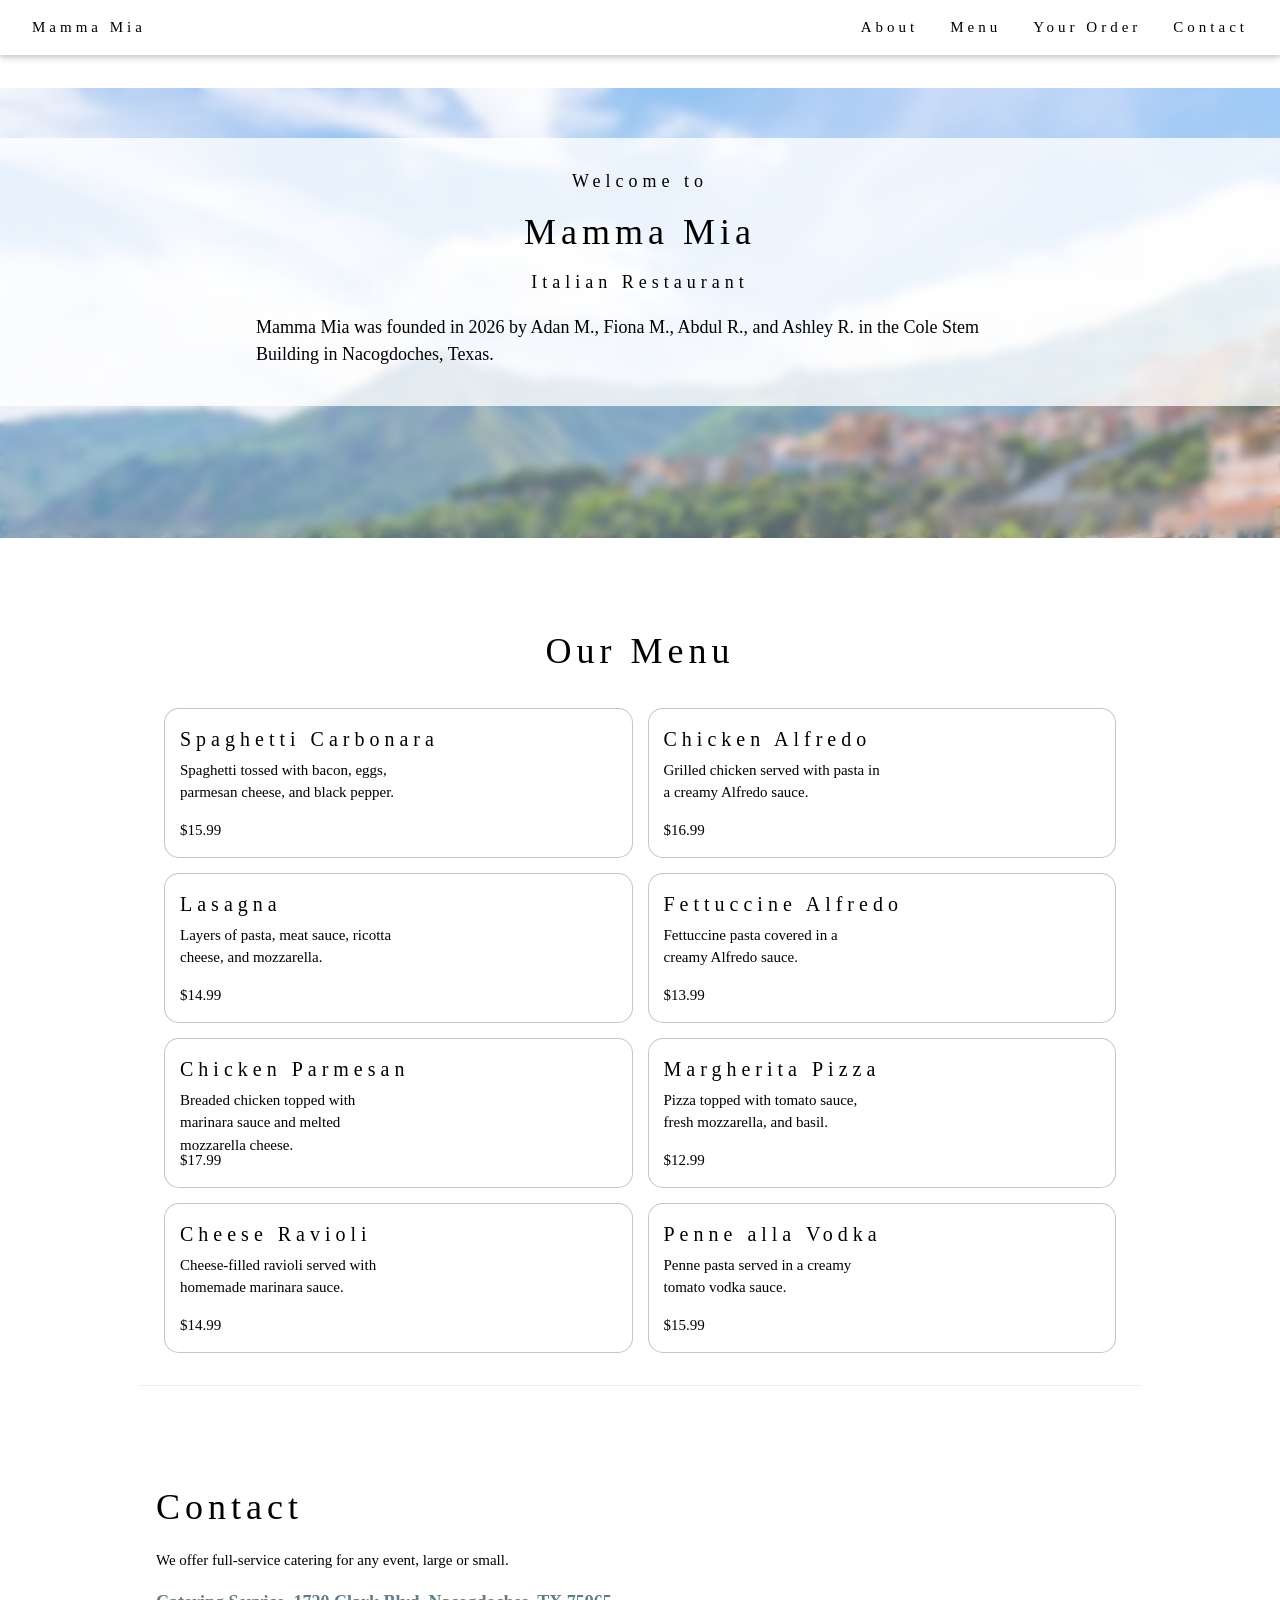
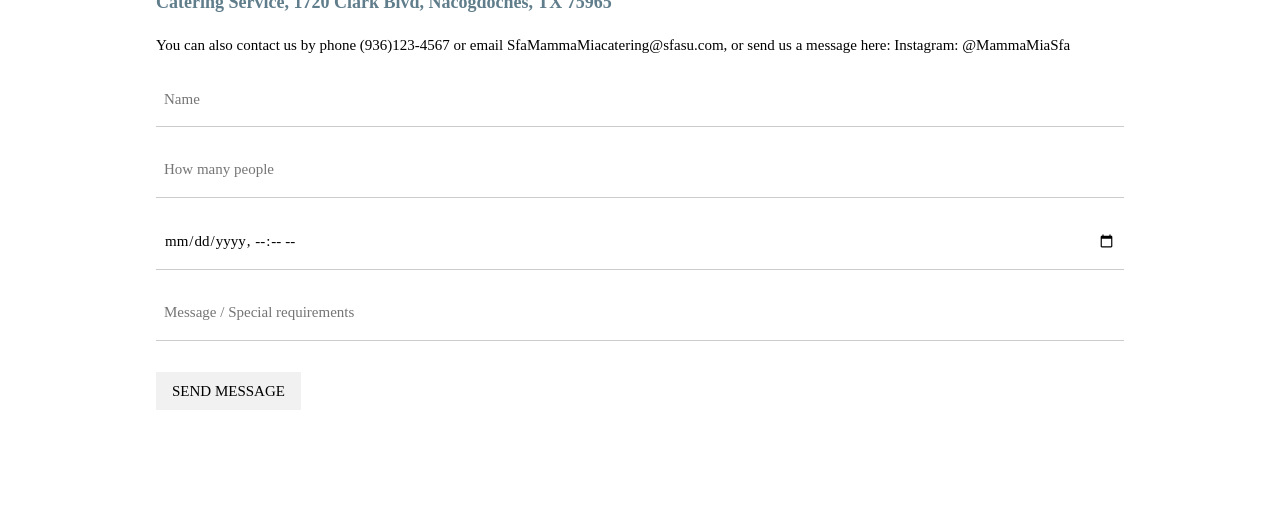
==== commit 1adc772f: "Correct menu section and update contact information" ====
--- a/index.html
+++ b/index.html
@@ -54,7 +54,7 @@
 </section>
 
 <!-- Menu -->
-<section id="menu">
+<section id="Menu">
 
 <div class="w3-padding-large">
   <h1 class="w3-center">Our Menu</h1>
@@ -84,7 +84,7 @@
 
     <div class="item">
       <h4>Fettuccine Alfredo</h4>
-      <p>Fettuccine pasta covered in a creamy parmesan Alfredo sauce.</p>
+      <p>Fettuccine pasta covered in a creamy Alfredo sauce.</p>
       <p class="price">$13.99</p>
       <img src="">
     </div>
@@ -132,11 +132,11 @@
 <p>We offer full-service catering for any event, large or small.</p>
 
 <p class="w3-text-blue-grey w3-large">
-<b>Catering Service, 42nd Living St, 43043 New York, NY</b>
+<b>Catering Service, 1720 Clark Blvd, Nacogdoches, TX 75965</b>
 </p>
 
 <p>
-You can also contact us by phone 00553123-2323 or email
+You can also contact us by phone (936)123-4567 or email
 SfaMammaMiacatering@sfasu.com, or send us a message here: Instagram: @MammaMiaSfa
 </p>
 
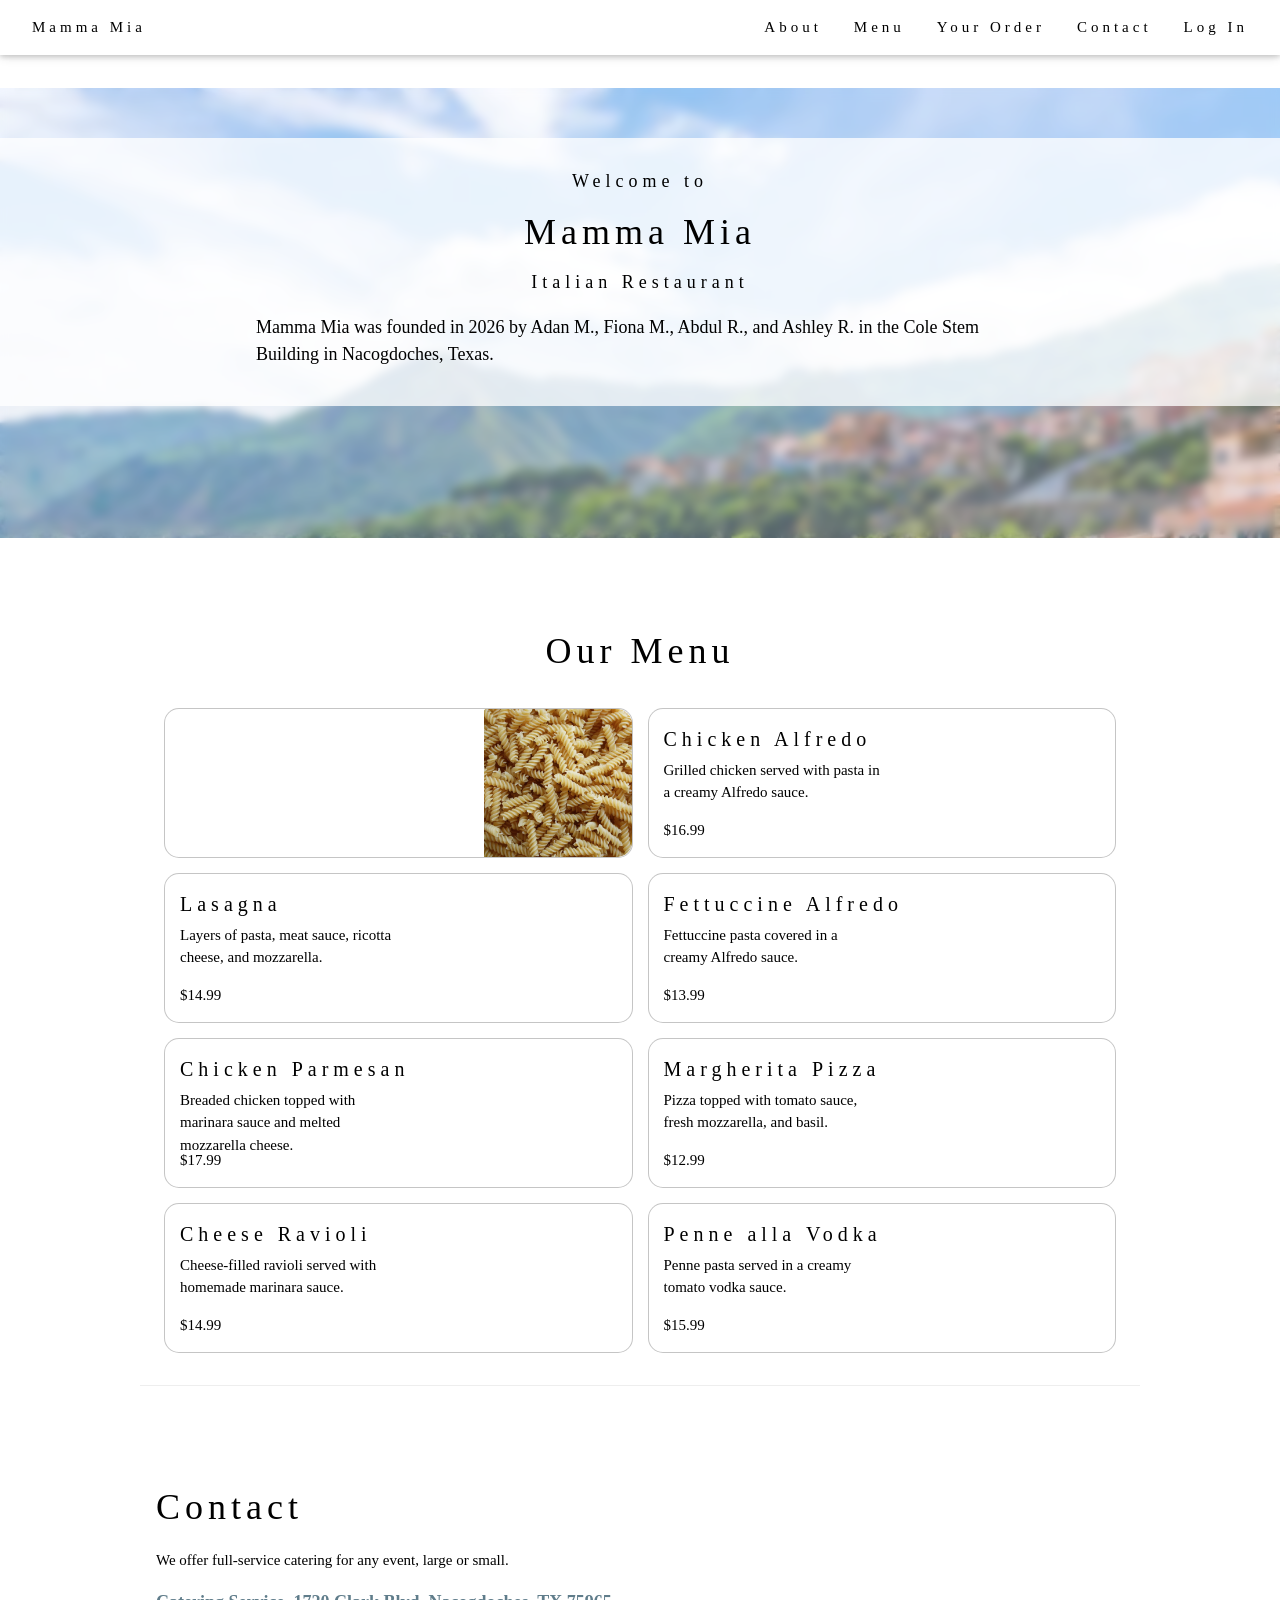
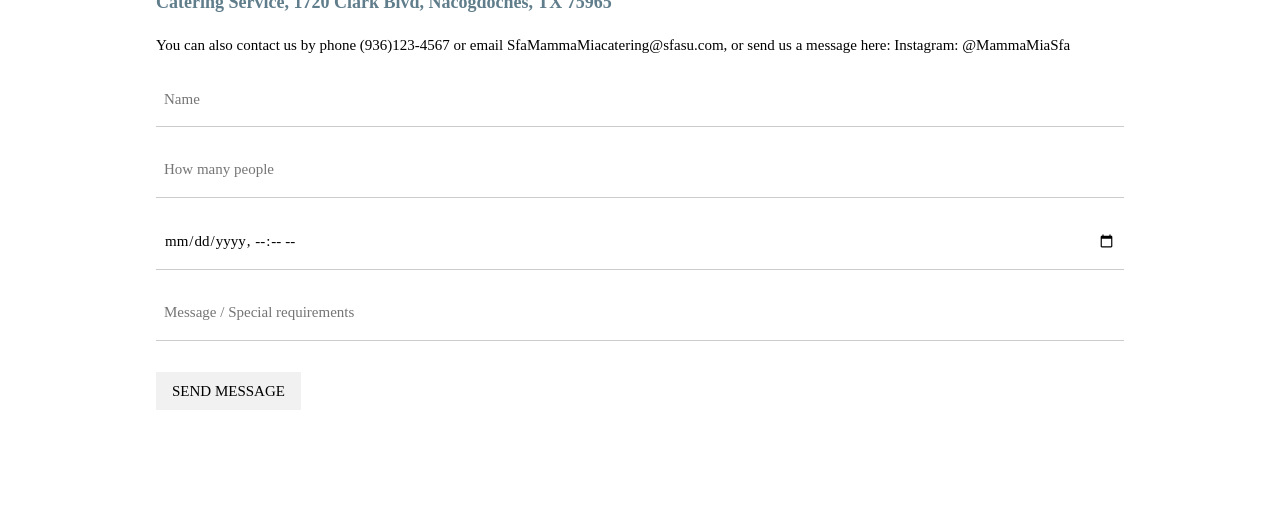
==== commit bda9f532: "Update index.html script linked login button one menu item is generated with js now" ====
--- a/index.html
+++ b/index.html
@@ -4,6 +4,7 @@
 <title>Mamma Mia</title>
 <meta name="viewport" content="width=device-width,initial-scale=1">
 <link rel="stylesheet" href="styles/restaurant-style.css">
+<script src="/script/restaurant.js" defer></script>
 
 <style>
 body {font-family:"Times New Roman", serif}
@@ -21,6 +22,7 @@
     <a href="#menu" class="w3-button">Menu</a>
     <a href="#menu" class="w3-button">Your Order</a>
     <a href="#contact" class="w3-button">Contact</a>
+    <a href="" class="w3-button">Log In</a>
   </nav>
 </div>
 
@@ -62,10 +64,10 @@
   <div class="menuitems">
 
     <div class="item">
-      <h4>Spaghetti Carbonara</h4>
-      <p>Spaghetti tossed with bacon, eggs, parmesan cheese, and black pepper.</p>
-      <p class="price">$15.99</p>
-      <img src="">
+      <h4 id="testTitle"></h4>
+      <p id="testDesc"></p>
+      <p class="price" id="testPrice"></p>
+      <img src="/img/pasta.jpg">
     </div>
 
     <div class="item">
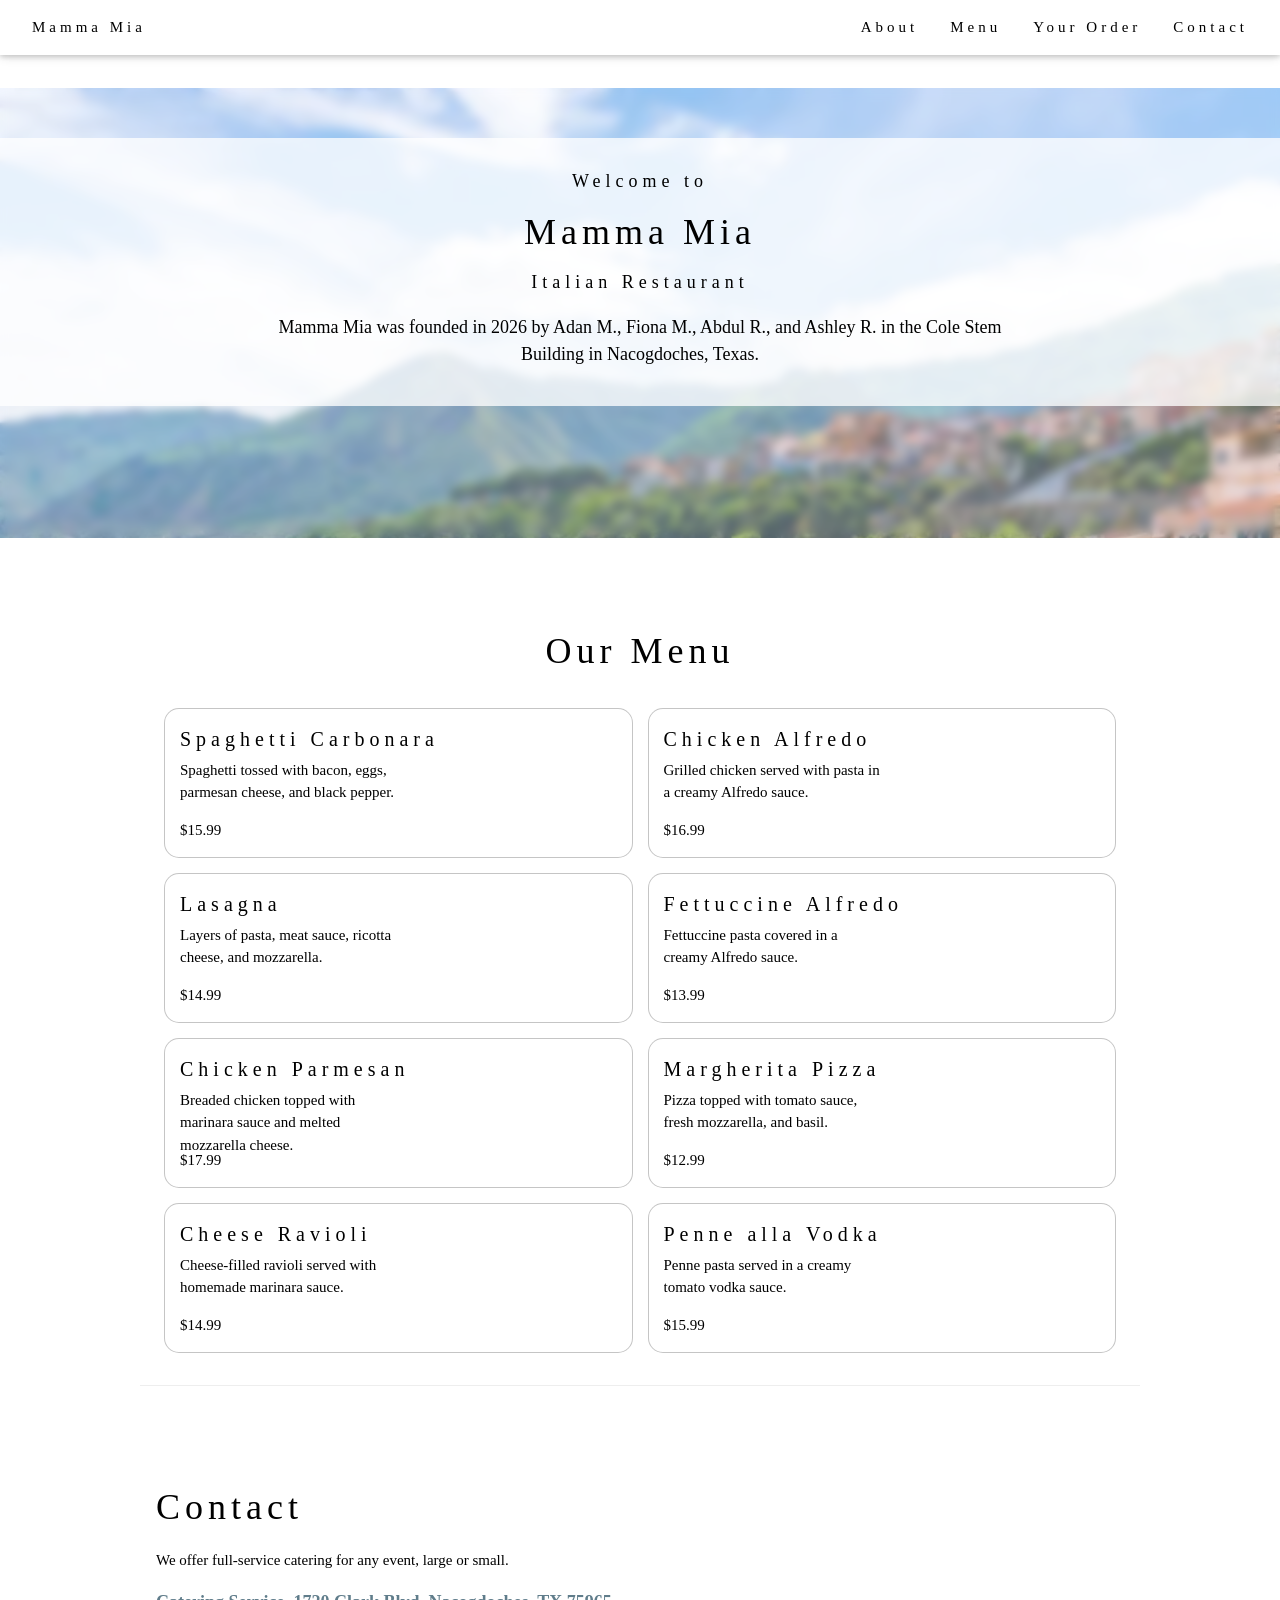
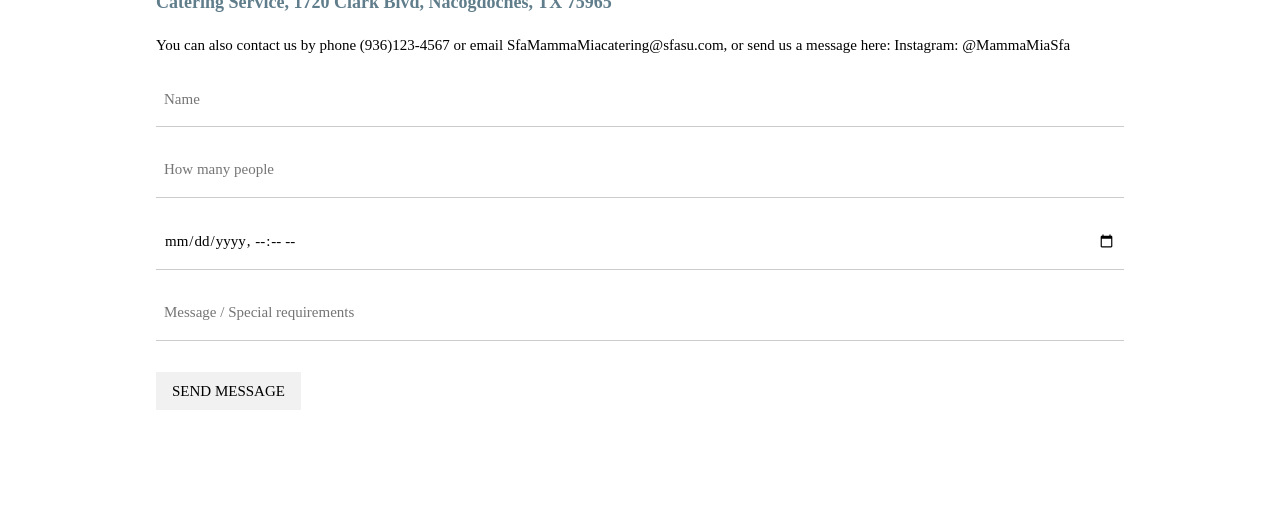
==== commit fb81576b: "center-align the welcome paragraph" ====
--- a/index.html
+++ b/index.html
@@ -4,7 +4,6 @@
 <title>Mamma Mia</title>
 <meta name="viewport" content="width=device-width,initial-scale=1">
 <link rel="stylesheet" href="styles/restaurant-style.css">
-<script src="/script/restaurant.js" defer></script>
 
 <style>
 body {font-family:"Times New Roman", serif}
@@ -22,7 +21,6 @@
     <a href="#menu" class="w3-button">Menu</a>
     <a href="#menu" class="w3-button">Your Order</a>
     <a href="#contact" class="w3-button">Contact</a>
-    <a href="" class="w3-button">Log In</a>
   </nav>
 </div>
 
@@ -47,7 +45,7 @@
       <h5 class="w3-center">Welcome to</h5>
       <h1 class="w3-center">Mamma Mia</h1>
       <h5 class="w3-center">Italian Restaurant</h5>
-      <p class="w3-large">
+      <p class="w3-large w3-center">
       Mamma Mia was founded in 2026 by Adan M., Fiona M., Abdul R., and Ashley R. in the Cole Stem Building in Nacogdoches, Texas.</p>
     </div>
   </div>
@@ -64,10 +62,10 @@
   <div class="menuitems">
 
     <div class="item">
-      <h4 id="testTitle"></h4>
-      <p id="testDesc"></p>
-      <p class="price" id="testPrice"></p>
-      <img src="/img/pasta.jpg">
+      <h4>Spaghetti Carbonara</h4>
+      <p>Spaghetti tossed with bacon, eggs, parmesan cheese, and black pepper.</p>
+      <p class="price">$15.99</p>
+      <img src="">
     </div>
 
     <div class="item">
--- a/styles/restaurant-style.css
+++ b/styles/restaurant-style.css
@@ -1,4 +1,4 @@
-/* changes from Ashley Rivera Ruiz 9/20/2026 */
+/* changes from Ashley Rivera Ruiz 10/14/2026 */
 
 .topstuff{
     z-index: 999;
@@ -9,7 +9,7 @@
 
 /* about */
 .aboutImage{
-    background-image: url("/img/about.png");
+    background-image: url(/img/about.png);
     background-size: cover;
     position: absolute;
     left: 0;
@@ -51,6 +51,9 @@
     height: 150px;
     background-color: white;
     min-width: 350px;
+    flex: 1 1 0;
+    transition: 0.3s;
+    cursor: pointer;
 }
 .item h4{
     line-height: 0.5em;;
@@ -75,9 +78,13 @@
     filter: brightness(0.95);
     border-color:black;
 }
+.item:active{
+    filter: brightness(0.8);
+    border-color:black;
+}
 .menuitems{
-    display: grid;
-    grid-template-columns: 1fr 1fr;
+    display: flex;
+    flex-wrap: wrap;
     gap: 15px;
     padding-top: 20px;
 }
@@ -102,6 +109,7 @@
     ;
     height:100vh;
 }
+
 
 
 
@@ -188,7 +196,7 @@
 .w3-centered tr th,.w3-centered tr td{text-align:center}
 .w3-table td,.w3-table th,.w3-table-all td,.w3-table-all th{padding:8px 8px;display:table-cell;text-align:left;vertical-align:top}
 .w3-table th:first-child,.w3-table td:first-child,.w3-table-all th:first-child,.w3-table-all td:first-child{padding-left:16px}
-.w3-btn,.w3-button{border:none;display:inline-block;padding:8px 16px;vertical-align:middle;overflow:hidden;text-decoration:none;color:inherit;background-color:inherit;text-align:center;cursor:pointer;white-space:nowrap}
+.w3-btn,.w3-button{border:none;display:inline-block;padding:8px 16px;vertical-align:middle;overflow:hidden;text-decoration:none;color:inherit;background-color:inherit;text-align:center;cursor:pointer;white-space:nowrap;transition:0.2s}
 .w3-btn:hover{box-shadow:0 8px 16px 0 rgba(0,0,0,0.2),0 6px 20px 0 rgba(0,0,0,0.19)}
 .w3-btn,.w3-button{-webkit-touch-callout:none;-webkit-user-select:none;-khtml-user-select:none;-moz-user-select:none;-ms-user-select:none;user-select:none}   
 .w3-disabled,.w3-btn:disabled,.w3-button:disabled{cursor:not-allowed;opacity:0.3}
@@ -519,3 +527,532 @@
 .w3-border-pale-green,.w3-hover-border-pale-green:hover{border-color:#e7ffe7!important}
 .w3-border-pale-yellow,.w3-hover-border-pale-yellow:hover{border-color:#ffffcc!important}
 .w3-border-pale-blue,.w3-hover-border-pale-blue:hover{border-color:#e7ffff!important}
+/* changes from Ashley Rivera Ruiz 10/14/2026 */
+
+.topstuff{
+    z-index: 999;
+    background-color: white;
+    position:fixed;
+    width:100%;
+}
+
+/* about */
+.aboutImage{
+    background-image: url(/img/about.png);
+    background-size: cover;
+    position: absolute;
+    left: 0;
+    right: 0;
+    z-index: 2;
+    display: block;
+    height:450px;
+}
+.aboutContent{
+    position: absolute;
+    height:450px;
+    backdrop-filter: blur(5px);
+    background-color: #ffffff52;
+    z-index: 100;
+    left: 0;
+    right: 0;
+    padding: 50px 0;
+}
+.aboutText{
+    background-color: #ffffffc4;
+    padding: 20px 20vw;
+    max-height: 350px;
+    overflow: auto;
+
+}
+.about{
+    height:450px;
+    z-index: 1;
+    position: static;
+}
+
+
+/* menu */
+.item{
+    border: 1.5px solid rgba(0, 0, 0, 0.228);
+    border-radius: 15px;
+    padding: 15px;
+    position: relative;
+    height: 150px;
+    background-color: white;
+    min-width: 350px;
+    flex: 1 1 0;
+    transition: 0.3s;
+    cursor: pointer;
+}
+.item h4{
+    line-height: 0.5em;;
+}
+.item p {
+    width: 50%;
+    overflow: auto;
+}
+.price{
+    bottom: 0px;
+    left: 15px;
+    position: absolute;
+}
+.item img{
+    position: absolute;
+    right:0;
+    top:0;
+    height:100%;
+    border-radius: 0 15px 15px 0;
+}
+.item:hover{
+    filter: brightness(0.95);
+    border-color:black;
+}
+.item:active{
+    filter: brightness(0.8);
+    border-color:black;
+}
+.menuitems{
+    display: flex;
+    flex-wrap: wrap;
+    gap: 15px;
+    padding-top: 20px;
+}
+
+/* Your Order */
+.order{
+    display: grid;
+    grid-template-columns: 1fr 1fr;
+    padding: 0 30px;
+}
+.orderItem{
+    text-align: left;
+}
+.orderPrice{
+    text-align: right;
+}
+body{
+    display: grid;
+    grid-area: 
+    'notbottom'
+    'bottom'
+    ;
+    height:100vh;
+}
+
+
+
+
+
+
+
+
+
+
+
+
+
+
+/* W3.CSS 5.01 March 11 2026 by Jan Egil and Borge Refsnes */
+/* CSS code copied from w3schools stylesheet */
+html {box-sizing:border-box}
+*,*:before,*:after{box-sizing:inherit}
+
+/* Extract from normalize.css by Nicolas Gallagher and Jonathan Neal git.io/normalize */
+html{-ms-text-size-adjust:100%;-webkit-text-size-adjust:100%}
+body{margin:0}
+article,aside,details,figcaption,figure,footer,header,main,menu,nav,section{display:block}
+summary{display:list-item}
+audio,canvas,progress,video{display:inline-block}
+progress{vertical-align:baseline}
+audio:not([controls]){display:none;height:0}
+[hidden],template{display:none}
+a{background-color:transparent}
+a:active,a:hover{outline-width:0}
+abbr[title]{border-bottom:none;text-decoration:underline;text-decoration:underline dotted}
+b,strong{font-weight:bolder}
+dfn{font-style:italic}
+mark{background:#ff0;color:#000}
+small{font-size:80%}
+sub,sup{font-size:75%;line-height:0;position:relative;vertical-align:baseline}
+sub{bottom:-0.25em}
+sup{top:-0.5em}
+figure{margin:1em 40px}
+img{border-style:none}
+code,kbd,pre,samp{font-family:monospace,monospace;font-size:1em}
+hr{box-sizing:content-box;height:0;overflow:visible}
+button,input,select,textarea,optgroup{font:inherit;margin:0}
+optgroup{font-weight:bold}
+button,input{overflow:visible}
+button,select{text-transform:none}
+button,[type=button],[type=reset],[type=submit]{-webkit-appearance:button}
+button::-moz-focus-inner,[type=button]::-moz-focus-inner,[type=reset]::-moz-focus-inner,[type=submit]::-moz-focus-inner{border-style:none;padding:0}
+button:-moz-focusring,[type=button]:-moz-focusring,[type=reset]:-moz-focusring,[type=submit]:-moz-focusring{outline:1px dotted ButtonText}
+fieldset{border:1px solid #c0c0c0;margin:0 2px;padding:.35em .625em .75em}
+legend{color:inherit;display:table;max-width:100%;padding:0;white-space:normal}
+textarea{overflow:auto}
+[type=checkbox],[type=radio]{padding:0}
+[type=number]::-webkit-inner-spin-button,[type=number]::-webkit-outer-spin-button{height:auto}
+[type=search]{-webkit-appearance:textfield;outline-offset:-2px}
+[type=search]::-webkit-search-decoration{-webkit-appearance:none}
+::-webkit-file-upload-button{-webkit-appearance:button;font:inherit}
+
+/* End extract */
+html,body{font-family:Verdana,sans-serif;font-size:15px;line-height:1.5}
+html{overflow-x:hidden}
+h1{font-size:36px}
+h2{font-size:30px}
+h3{font-size:24px}
+h4{font-size:20px}
+h5{font-size:18px}
+h6{font-size:16px}
+.w3-serif{font-family:serif}
+.w3-sans-serif{font-family:sans-serif}
+.w3-cursive{font-family:cursive}
+.w3-monospace{font-family:monospace}
+h1,h2,h3,h4,h5,h6{font-family:"Segoe UI",Arial,sans-serif;font-weight:400;margin:10px 0}
+.w3-wide{letter-spacing:4px}
+hr{border:0;border-top:1px solid #eee;margin:20px 0}
+.w3-image{max-width:100%;height:auto}
+img{vertical-align:middle}
+a{color:inherit}
+.w3-table,.w3-table-all{border-collapse:collapse;border-spacing:0;width:100%;display:table}
+.w3-table-all{border:1px solid #ccc}
+.w3-bordered tr,.w3-table-all tr{border-bottom:1px solid #ddd}
+.w3-striped tbody tr:nth-child(even){background-color:#f1f1f1}
+.w3-table-all tr:nth-child(odd){background-color:#fff}
+.w3-table-all tr:nth-child(even){background-color:#f1f1f1}
+.w3-hoverable tbody tr:hover,.w3-ul.w3-hoverable li:hover{background-color:#ccc}
+.w3-centered tr th,.w3-centered tr td{text-align:center}
+.w3-table td,.w3-table th,.w3-table-all td,.w3-table-all th{padding:8px 8px;display:table-cell;text-align:left;vertical-align:top}
+.w3-table th:first-child,.w3-table td:first-child,.w3-table-all th:first-child,.w3-table-all td:first-child{padding-left:16px}
+.w3-btn,.w3-button{border:none;display:inline-block;padding:8px 16px;vertical-align:middle;overflow:hidden;text-decoration:none;color:inherit;background-color:inherit;text-align:center;cursor:pointer;white-space:nowrap;transition:0.2s}
+.w3-btn:hover{box-shadow:0 8px 16px 0 rgba(0,0,0,0.2),0 6px 20px 0 rgba(0,0,0,0.19)}
+.w3-btn,.w3-button{-webkit-touch-callout:none;-webkit-user-select:none;-khtml-user-select:none;-moz-user-select:none;-ms-user-select:none;user-select:none}   
+.w3-disabled,.w3-btn:disabled,.w3-button:disabled{cursor:not-allowed;opacity:0.3}
+.w3-disabled *,:disabled *{pointer-events:none}
+.w3-btn.w3-disabled:hover,.w3-btn:disabled:hover{box-shadow:none}
+.w3-badge,.w3-tag{background-color:#000;color:#fff;display:inline-block;padding-left:8px;padding-right:8px;text-align:center}
+.w3-badge{border-radius:50%}
+.w3-ul{list-style-type:none;padding:0;margin:0}
+.w3-ul li{padding:8px 16px;border-bottom:1px solid #ddd}
+.w3-ul li:last-child{border-bottom:none}
+.w3-tooltip,.w3-display-container{position:relative}
+.w3-tooltip .w3-text{display:none}
+.w3-tooltip:hover .w3-text{display:inline-block}
+.w3-ripple:active{opacity:0.5}
+.w3-ripple{transition:opacity 0s}
+.w3-input{padding:8px;display:block;border:none;border-bottom:1px solid #ccc;width:100%}
+.w3-select{padding:9px 0;width:100%;border:none;border-bottom:1px solid #ccc}
+.w3-dropdown-click,.w3-dropdown-hover{position:relative;display:inline-block;cursor:pointer}
+.w3-dropdown-hover:hover .w3-dropdown-content{display:block}
+.w3-dropdown-hover:first-child,.w3-dropdown-click:hover{background-color:#ccc;color:#000}
+.w3-dropdown-hover:hover > .w3-button:first-child,.w3-dropdown-click:hover > .w3-button:first-child{background-color:#ccc;color:#000}
+.w3-dropdown-content{cursor:auto;color:#000;background-color:#fff;display:none;position:absolute;min-width:160px;margin:0;padding:0;z-index:1}
+.w3-check,.w3-radio{width:24px;height:24px;position:relative;top:6px}
+.w3-sidebar{height:100%;width:200px;background-color:#fff;position:fixed!important;z-index:1;overflow:auto}
+.w3-bar-block .w3-dropdown-hover,.w3-bar-block .w3-dropdown-click{width:100%}
+.w3-bar-block .w3-dropdown-hover .w3-dropdown-content,.w3-bar-block .w3-dropdown-click .w3-dropdown-content{min-width:100%}
+.w3-bar-block .w3-dropdown-hover .w3-button,.w3-bar-block .w3-dropdown-click .w3-button{width:100%;text-align:left;padding:8px 16px}
+.w3-main,#main{transition:margin-left .4s}
+.w3-modal{z-index:3;display:none;padding-top:100px;position:fixed;left:0;top:0;width:100%;height:100%;overflow:auto;background-color:rgb(0,0,0);background-color:rgba(0,0,0,0.4)}
+.w3-modal-content{margin:auto;background-color:#fff;position:relative;padding:0;outline:0;width:600px}
+.w3-bar{width:100%;overflow:hidden}
+.w3-center .w3-bar{display:inline-block;width:auto}
+.w3-bar .w3-bar-item{padding:8px 16px;float:left;width:auto;border:none;display:block;outline:0}
+.w3-bar .w3-dropdown-hover,.w3-bar .w3-dropdown-click{position:static;float:left}
+.w3-bar .w3-button{white-space:normal}
+.w3-bar-block .w3-bar-item{width:100%;display:block;padding:8px 16px;text-align:left;border:none;white-space:normal;float:none;outline:0}
+.w3-bar-block.w3-center .w3-bar-item{text-align:center}
+.w3-block{display:block;width:100%}
+.w3-responsive{display:block;overflow-x:auto}
+.w3-container:after,.w3-container:before,.w3-panel:after,.w3-panel:before,.w3-row:after,.w3-row:before,.w3-row-padding:after,.w3-row-padding:before,
+.w3-cell-row:before,.w3-cell-row:after,.w3-clear:after,.w3-clear:before,.w3-bar:before,.w3-bar:after{content:"";display:table;clear:both}
+.w3-col,.w3-half,.w3-third,.w3-twothird,.w3-threequarter,.w3-quarter{float:left;width:100%}
+.w3-col.s1{width:8.33333%}
+.w3-col.s2{width:16.66666%}
+.w3-col.s3{width:24.99999%}
+.w3-col.s4{width:33.33333%}
+.w3-col.s5{width:41.66666%}
+.w3-col.s6{width:49.99999%}
+.w3-col.s7{width:58.33333%}
+.w3-col.s8{width:66.66666%}
+.w3-col.s9{width:74.99999%}
+.w3-col.s10{width:83.33333%}
+.w3-col.s11{width:91.66666%}
+.w3-col.s12{width:99.99999%}
+@media (min-width:601px){.w3-col.m1{width:8.33333%}
+.w3-col.m2{width:16.66666%}
+.w3-col.m3,.w3-quarter{width:24.99999%}
+.w3-col.m4,.w3-third{width:33.33333%}
+.w3-col.m5{width:41.66666%}
+.w3-col.m6,.w3-half{width:49.99999%}
+.w3-col.m7{width:58.33333%}
+.w3-col.m8,.w3-twothird{width:66.66666%}
+.w3-col.m9,.w3-threequarter{width:74.99999%}
+.w3-col.m10{width:83.33333%}
+.w3-col.m11{width:91.66666%}
+.w3-col.m12{width:99.99999%}}
+@media (min-width:993px){.w3-col.l1{width:8.33333%}
+.w3-col.l2{width:16.66666%}
+.w3-col.l3{width:24.99999%}
+.w3-col.l4{width:33.33333%}
+.w3-col.l5{width:41.66666%}
+.w3-col.l6{width:49.99999%}
+.w3-col.l7{width:58.33333%}
+.w3-col.l8{width:66.66666%}
+.w3-col.l9{width:74.99999%}
+.w3-col.l10{width:83.33333%}
+.w3-col.l11{width:91.66666%}
+.w3-col.l12{width:99.99999%}}
+.w3-rest{overflow:hidden}
+.w3-stretch{margin-left:-16px;margin-right:-16px}
+.w3-content,.w3-auto{margin-left:auto;margin-right:auto}
+.w3-content{max-width:980px}
+.w3-auto{max-width:1140px}
+.w3-cell-row{display:table;width:100%}
+.w3-cell{display:table-cell}
+.w3-cell-top{vertical-align:top}
+.w3-cell-middle{vertical-align:middle}
+.w3-cell-bottom{vertical-align:bottom}
+.w3-hide{display:none!important}
+.w3-show-block,.w3-show{display:block!important}
+.w3-show-inline-block{display:inline-block!important}
+@media (max-width:1205px){.w3-auto{max-width:95%}}
+@media (max-width:600px){.w3-modal-content{margin:0 10px;width:auto!important}
+.w3-modal{padding-top:30px}
+.w3-dropdown-hover.w3-mobile .w3-dropdown-content,.w3-dropdown-click.w3-mobile .w3-dropdown-content{position:relative}	
+.w3-hide-small{display:none!important}
+.w3-mobile{display:block;width:100%!important}
+.w3-bar-item.w3-mobile,.w3-dropdown-hover.w3-mobile,.w3-dropdown-click.w3-mobile{text-align:center}
+.w3-dropdown-hover.w3-mobile,.w3-dropdown-hover.w3-mobile .w3-btn,.w3-dropdown-hover.w3-mobile .w3-button,.w3-dropdown-click.w3-mobile,.w3-dropdown-click.w3-mobile .w3-btn,.w3-dropdown-click.w3-mobile .w3-button{width:100%}}
+@media (max-width:768px){.w3-modal-content{width:500px}
+.w3-modal{padding-top:50px}}
+@media (min-width:993px){.w3-modal-content{width:900px}
+.w3-hide-large{display:none!important}
+.w3-sidebar.w3-collapse{display:block!important}}
+@media (max-width:992px) and (min-width:601px){.w3-hide-medium{display:none!important}}
+@media (max-width:992px){.w3-sidebar.w3-collapse{display:none}
+.w3-main{margin-left:0!important;margin-right:0!important}
+.w3-auto{max-width:100%}}
+.w3-top,.w3-bottom{position:fixed;width:100%;z-index:1}
+.w3-top{top:0}
+.w3-bottom{bottom:0}
+.w3-overlay{position:fixed;display:none;width:100%;height:100%;top:0;left:0;right:0;bottom:0;background-color:rgba(0,0,0,0.5);z-index:2}
+.w3-display-topleft{position:absolute;left:0;top:0}
+.w3-display-topright{position:absolute;right:0;top:0}
+.w3-display-bottomleft{position:absolute;left:0;bottom:0}
+.w3-display-bottomright{position:absolute;right:0;bottom:0}
+.w3-display-middle{position:absolute;top:50%;left:50%;transform:translate(-50%,-50%);-ms-transform:translate(-50%,-50%)}
+.w3-display-left{position:absolute;top:50%;left:0%;transform:translate(0%,-50%);-ms-transform:translate(-0%,-50%)}
+.w3-display-right{position:absolute;top:50%;right:0%;transform:translate(0%,-50%);-ms-transform:translate(0%,-50%)}
+.w3-display-topmiddle{position:absolute;left:50%;top:0;transform:translate(-50%,0%);-ms-transform:translate(-50%,0%)}
+.w3-display-bottommiddle{position:absolute;left:50%;bottom:0;transform:translate(-50%,0%);-ms-transform:translate(-50%,0%)}
+.w3-display-container:hover .w3-display-hover{display:block}
+.w3-display-container:hover span.w3-display-hover{display:inline-block}
+.w3-display-hover{display:none}
+.w3-display-position{position:absolute}
+.w3-circle{border-radius:50%}
+.w3-round-small{border-radius:2px}
+.w3-round,.w3-round-medium{border-radius:4px}
+.w3-round-large{border-radius:8px}
+.w3-round-xlarge{border-radius:16px}
+.w3-round-xxlarge{border-radius:32px}
+.w3-row-padding,.w3-row-padding>.w3-half,.w3-row-padding>.w3-third,.w3-row-padding>.w3-twothird,.w3-row-padding>.w3-threequarter,.w3-row-padding>.w3-quarter,.w3-row-padding>.w3-col{padding:0 8px}
+.w3-container,.w3-panel{padding:0.01em 16px}
+.w3-panel{margin-top:16px;margin-bottom:16px}
+.w3-grid{display:grid}
+.w3-grid-padding{display:grid;gap:16px}
+.w3-flex{display:flex}
+.w3-text-center{text-align:center}
+.w3-text-bold,.w3-bold{font-weight:bold}
+.w3-text-italic,.w3-italic{font-style:italic}
+.w3-code,.w3-codespan{font-family:Consolas,"courier new";font-size:16px}
+.w3-code{width:auto;background-color:#fff;padding:8px 12px;border-left:4px solid #4CAF50;word-wrap:break-word}
+.w3-codespan{color:crimson;background-color:#f1f1f1;padding-left:4px;padding-right:4px;font-size:110%}
+.w3-card,.w3-card-2{box-shadow:0 2px 5px 0 rgba(0,0,0,0.16),0 2px 10px 0 rgba(0,0,0,0.12)}
+.w3-card-4,.w3-hover-shadow:hover{box-shadow:0 4px 10px 0 rgba(0,0,0,0.2),0 4px 20px 0 rgba(0,0,0,0.19)}
+.w3-spin{animation:w3-spin 2s infinite linear}
+@keyframes w3-spin{0%{transform:rotate(0deg)}
+100%{transform:rotate(359deg)}}
+.w3-animate-fading{animation:fading 10s infinite}
+@keyframes fading{0%{opacity:0}
+50%{opacity:1}
+100%{opacity:0}}
+.w3-animate-opacity{animation:opac 0.8s}
+@keyframes opac{from{opacity:0}
+ to{opacity:1}}
+.w3-animate-top{position:relative;animation:animatetop 0.4s}
+@keyframes animatetop{from{top:-300px;opacity:0}
+ to{top:0;opacity:1}}
+.w3-animate-left{position:relative;animation:animateleft 0.4s}
+@keyframes animateleft{from{left:-300px;opacity:0}
+ to{left:0;opacity:1}}
+.w3-animate-right{position:relative;animation:animateright 0.4s}
+@keyframes animateright{from{right:-300px;opacity:0}
+ to{right:0;opacity:1}}
+.w3-animate-bottom{position:relative;animation:animatebottom 0.4s}
+@keyframes animatebottom{from{bottom:-300px;opacity:0}
+ to{bottom:0;opacity:1}}
+.w3-animate-zoom {animation:animatezoom 0.6s}
+@keyframes animatezoom{from{transform:scale(0)}
+ to{transform:scale(1)}}
+.w3-animate-input{transition:width 0.4s ease-in-out}
+.w3-animate-input:focus{width:100%!important}
+.w3-opacity,.w3-hover-opacity:hover{opacity:0.60}
+.w3-opacity-off,.w3-hover-opacity-off:hover{opacity:1}
+.w3-opacity-max{opacity:0.25}
+.w3-opacity-min{opacity:0.75}
+.w3-greyscale-max,.w3-grayscale-max,.w3-hover-greyscale:hover,.w3-hover-grayscale:hover{filter:grayscale(100%)}
+.w3-greyscale,.w3-grayscale{filter:grayscale(75%)}
+.w3-greyscale-min,.w3-grayscale-min{filter:grayscale(50%)}
+.w3-sepia{filter:sepia(75%)}
+.w3-sepia-max,.w3-hover-sepia:hover{filter:sepia(100%)}
+.w3-sepia-min{filter:sepia(50%)}
+.w3-tiny{font-size:10px!important}
+.w3-small{font-size:12px!important}
+.w3-medium{font-size:15px!important}
+.w3-large{font-size:18px!important}
+.w3-xlarge{font-size:24px!important}
+.w3-xxlarge{font-size:36px!important}
+.w3-xxxlarge{font-size:48px!important}
+.w3-jumbo{font-size:64px!important}
+.w3-left-align{text-align:left!important}
+.w3-right-align{text-align:right!important}
+.w3-justify{text-align:justify!important}
+.w3-center{text-align:center!important}
+.w3-border-0{border:0!important}
+.w3-border{border:1px solid #ccc!important}
+.w3-border-top{border-top:1px solid #ccc!important}
+.w3-border-bottom{border-bottom:1px solid #ccc!important}
+.w3-border-left{border-left:1px solid #ccc!important}
+.w3-border-right{border-right:1px solid #ccc!important}
+.w3-topbar{border-top:6px solid #ccc!important}
+.w3-bottombar{border-bottom:6px solid #ccc!important}
+.w3-leftbar{border-left:6px solid #ccc!important}
+.w3-rightbar{border-right:6px solid #ccc!important}
+.w3-section,.w3-code{margin-top:16px!important;margin-bottom:16px!important}
+.w3-margin{margin:16px!important}
+.w3-margin-top{margin-top:16px!important}
+.w3-margin-bottom{margin-bottom:16px!important}
+.w3-margin-left{margin-left:16px!important}
+.w3-margin-right{margin-right:16px!important}
+.w3-padding-small{padding:4px 8px!important}
+.w3-padding{padding:8px 16px!important}
+.w3-padding-large{padding:12px 24px!important}
+.w3-padding-16{padding-top:16px!important;padding-bottom:16px!important}
+.w3-padding-24{padding-top:24px!important;padding-bottom:24px!important}
+.w3-padding-32{padding-top:32px!important;padding-bottom:32px!important}
+.w3-padding-48{padding-top:48px!important;padding-bottom:48px!important}
+.w3-padding-64{padding-top:64px!important;padding-bottom:64px!important}
+.w3-padding-top-64{padding-top:64px!important}
+.w3-padding-top-48{padding-top:48px!important}
+.w3-padding-top-32{padding-top:32px!important}
+.w3-padding-top-24{padding-top:24px!important}
+.w3-left{float:left!important}
+.w3-right{float:right!important}
+.w3-button:hover{color:#000!important;background-color:#ccc!important}
+.w3-transparent,.w3-hover-none:hover{background-color:transparent!important}
+.w3-hover-none:hover{box-shadow:none!important}
+.w3-rtl{direction:rtl}
+.w3-ltr{direction:ltr}
+
+/* Colors */
+.w3-amber,.w3-hover-amber:hover{color:#000!important;background-color:#ffc107!important}
+.w3-aqua,.w3-hover-aqua:hover{color:#000!important;background-color:#00ffff!important}
+.w3-blue,.w3-hover-blue:hover{color:#fff!important;background-color:#2196F3!important}
+.w3-light-blue,.w3-hover-light-blue:hover{color:#000!important;background-color:#87CEEB!important}
+.w3-brown,.w3-hover-brown:hover{color:#fff!important;background-color:#795548!important}
+.w3-cyan,.w3-hover-cyan:hover{color:#000!important;background-color:#00bcd4!important}
+.w3-blue-grey,.w3-hover-blue-grey:hover,.w3-blue-gray,.w3-hover-blue-gray:hover{color:#fff!important;background-color:#607d8b!important}
+.w3-green,.w3-hover-green:hover{color:#fff!important;background-color:#4CAF50!important}
+.w3-light-green,.w3-hover-light-green:hover{color:#000!important;background-color:#8bc34a!important}
+.w3-indigo,.w3-hover-indigo:hover{color:#fff!important;background-color:#3f51b5!important}
+.w3-khaki,.w3-hover-khaki:hover{color:#000!important;background-color:#f0e68c!important}
+.w3-lime,.w3-hover-lime:hover{color:#000!important;background-color:#cddc39!important}
+.w3-orange,.w3-hover-orange:hover{color:#000!important;background-color:#ff9800!important}
+.w3-deep-orange,.w3-hover-deep-orange:hover{color:#fff!important;background-color:#ff5722!important}
+.w3-pink,.w3-hover-pink:hover{color:#fff!important;background-color:#e91e63!important}
+.w3-purple,.w3-hover-purple:hover{color:#fff!important;background-color:#9c27b0!important}
+.w3-deep-purple,.w3-hover-deep-purple:hover{color:#fff!important;background-color:#673ab7!important}
+.w3-red,.w3-hover-red:hover{color:#fff!important;background-color:#f44336!important}
+.w3-sand,.w3-hover-sand:hover{color:#000!important;background-color:#fdf5e6!important}
+.w3-teal,.w3-hover-teal:hover{color:#fff!important;background-color:#009688!important}
+.w3-yellow,.w3-hover-yellow:hover{color:#000!important;background-color:#ffeb3b!important}
+.w3-white,.w3-hover-white:hover{color:#000!important;background-color:#fff!important}
+.w3-black,.w3-hover-black:hover{color:#fff!important;background-color:#000!important}
+.w3-grey,.w3-hover-grey:hover,.w3-gray,.w3-hover-gray:hover{color:#000!important;background-color:#9e9e9e!important}
+.w3-light-grey,.w3-hover-light-grey:hover,.w3-light-gray,.w3-hover-light-gray:hover{color:#000!important;background-color:#f1f1f1!important}
+.w3-dark-grey,.w3-hover-dark-grey:hover,.w3-dark-gray,.w3-hover-dark-gray:hover{color:#fff!important;background-color:#616161!important}
+.w3-asphalt,.w3-hover-asphalt:hover{color:#fff!important;background-color:#343a40!important}
+.w3-crimson,.w3-hover-crimson:hover{color:#fff!important;background-color:#a20025!important}
+.w3-cobalt,.w3-hover-cobalt:hover{color:#fff!important;background-color:#0050ef!important}
+.w3-emerald,.w3-hover-emerald:hover{color:#fff!important;background-color:#008a00!important}
+.w3-olive,.w3-hover-olive:hover{color:#fff!important;background-color:#6d8764!important}
+.w3-paper,.w3-hover-paper:hover{color:#000!important;background-color:#f8f9fa!important}
+.w3-sienna,.w3-hover-sienna:hover{color:#fff!important;background-color:#a0522d!important}
+.w3-taupe,.w3-hover-taupe:hover{color:#fff!important;background-color:#87794e!important}
+.w3-danger{color:#fff!important;background-color:#dd0000!important}
+.w3-note{color:#000!important;background-color:#fff599!important}
+.w3-info{color:#fff!important;background-color:#0a6fc2!important}
+.w3-warning{color:#000!important;background-color:#ffb305!important}
+.w3-success{color:#fff!important;background-color:#008a00!important}
+.w3-pale-red,.w3-hover-pale-red:hover{color:#000!important;background-color:#ffdddd!important}
+.w3-pale-green,.w3-hover-pale-green:hover{color:#000!important;background-color:#ddffdd!important}
+.w3-pale-yellow,.w3-hover-pale-yellow:hover{color:#000!important;background-color:#ffffcc!important}
+.w3-pale-blue,.w3-hover-pale-blue:hover{color:#000!important;background-color:#ddffff!important}
+.w3-text-amber,.w3-hover-text-amber:hover{color:#ffc107!important}
+.w3-text-aqua,.w3-hover-text-aqua:hover{color:#00ffff!important}
+.w3-text-blue,.w3-hover-text-blue:hover{color:#2196F3!important}
+.w3-text-light-blue,.w3-hover-text-light-blue:hover{color:#87CEEB!important}
+.w3-text-brown,.w3-hover-text-brown:hover{color:#795548!important}
+.w3-text-cyan,.w3-hover-text-cyan:hover{color:#00bcd4!important}
+.w3-text-blue-grey,.w3-hover-text-blue-grey:hover,.w3-text-blue-gray,.w3-hover-text-blue-gray:hover{color:#607d8b!important}
+.w3-text-green,.w3-hover-text-green:hover{color:#4CAF50!important}
+.w3-text-light-green,.w3-hover-text-light-green:hover{color:#8bc34a!important}
+.w3-text-indigo,.w3-hover-text-indigo:hover{color:#3f51b5!important}
+.w3-text-khaki,.w3-hover-text-khaki:hover{color:#b4aa50!important}
+.w3-text-lime,.w3-hover-text-lime:hover{color:#cddc39!important}
+.w3-text-orange,.w3-hover-text-orange:hover{color:#ff9800!important}
+.w3-text-deep-orange,.w3-hover-text-deep-orange:hover{color:#ff5722!important}
+.w3-text-pink,.w3-hover-text-pink:hover{color:#e91e63!important}
+.w3-text-purple,.w3-hover-text-purple:hover{color:#9c27b0!important}
+.w3-text-deep-purple,.w3-hover-text-deep-purple:hover{color:#673ab7!important}
+.w3-text-red,.w3-hover-text-red:hover{color:#f44336!important}
+.w3-text-sand,.w3-hover-text-sand:hover{color:#fdf5e6!important}
+.w3-text-teal,.w3-hover-text-teal:hover{color:#009688!important}
+.w3-text-yellow,.w3-hover-text-yellow:hover{color:#d2be0e!important}
+.w3-text-white,.w3-hover-text-white:hover{color:#fff!important}
+.w3-text-black,.w3-hover-text-black:hover{color:#000!important}
+.w3-text-grey,.w3-hover-text-grey:hover,.w3-text-gray,.w3-hover-text-gray:hover{color:#757575!important}
+.w3-text-light-grey,.w3-hover-text-light-grey:hover,.w3-text-light-gray,.w3-hover-text-light-gray:hover{color:#f1f1f1!important}
+.w3-text-dark-grey,.w3-hover-text-dark-grey:hover,.w3-text-dark-gray,.w3-hover-text-dark-gray:hover{color:#3a3a3a!important}
+.w3-border-amber,.w3-hover-border-amber:hover{border-color:#ffc107!important}
+.w3-border-aqua,.w3-hover-border-aqua:hover{border-color:#00ffff!important}
+.w3-border-blue,.w3-hover-border-blue:hover{border-color:#2196F3!important}
+.w3-border-light-blue,.w3-hover-border-light-blue:hover{border-color:#87CEEB!important}
+.w3-border-brown,.w3-hover-border-brown:hover{border-color:#795548!important}
+.w3-border-cyan,.w3-hover-border-cyan:hover{border-color:#00bcd4!important}
+.w3-border-blue-grey,.w3-hover-border-blue-grey:hover,.w3-border-blue-gray,.w3-hover-border-blue-gray:hover{border-color:#607d8b!important}
+.w3-border-green,.w3-hover-border-green:hover{border-color:#4CAF50!important}
+.w3-border-light-green,.w3-hover-border-light-green:hover{border-color:#8bc34a!important}
+.w3-border-indigo,.w3-hover-border-indigo:hover{border-color:#3f51b5!important}
+.w3-border-khaki,.w3-hover-border-khaki:hover{border-color:#f0e68c!important}
+.w3-border-lime,.w3-hover-border-lime:hover{border-color:#cddc39!important}
+.w3-border-orange,.w3-hover-border-orange:hover{border-color:#ff9800!important}
+.w3-border-deep-orange,.w3-hover-border-deep-orange:hover{border-color:#ff5722!important}
+.w3-border-pink,.w3-hover-border-pink:hover{border-color:#e91e63!important}
+.w3-border-purple,.w3-hover-border-purple:hover{border-color:#9c27b0!important}
+.w3-border-deep-purple,.w3-hover-border-deep-purple:hover{border-color:#673ab7!important}
+.w3-border-red,.w3-hover-border-red:hover{border-color:#f44336!important}
+.w3-border-sand,.w3-hover-border-sand:hover{border-color:#fdf5e6!important}
+.w3-border-teal,.w3-hover-border-teal:hover{border-color:#009688!important}
+.w3-border-yellow,.w3-hover-border-yellow:hover{border-color:#ffeb3b!important}
+.w3-border-white,.w3-hover-border-white:hover{border-color:#fff!important}
+.w3-border-black,.w3-hover-border-black:hover{border-color:#000!important}
+.w3-border-grey,.w3-hover-border-grey:hover,.w3-border-gray,.w3-hover-border-gray:hover{border-color:#9e9e9e!important}
+.w3-border-light-grey,.w3-hover-border-light-grey:hover,.w3-border-light-gray,.w3-hover-border-light-gray:hover{border-color:#f1f1f1!important}
+.w3-border-dark-grey,.w3-hover-border-dark-grey:hover,.w3-border-dark-gray,.w3-hover-border-dark-gray:hover{border-color:#616161!important}
+.w3-border-pale-red,.w3-hover-border-pale-red:hover{border-color:#ffe7e7!important}
+.w3-border-pale-green,.w3-hover-border-pale-green:hover{border-color:#e7ffe7!important}
+.w3-border-pale-yellow,.w3-hover-border-pale-yellow:hover{border-color:#ffffcc!important}
+.w3-border-pale-blue,.w3-hover-border-pale-blue:hover{border-color:#e7ffff!important}
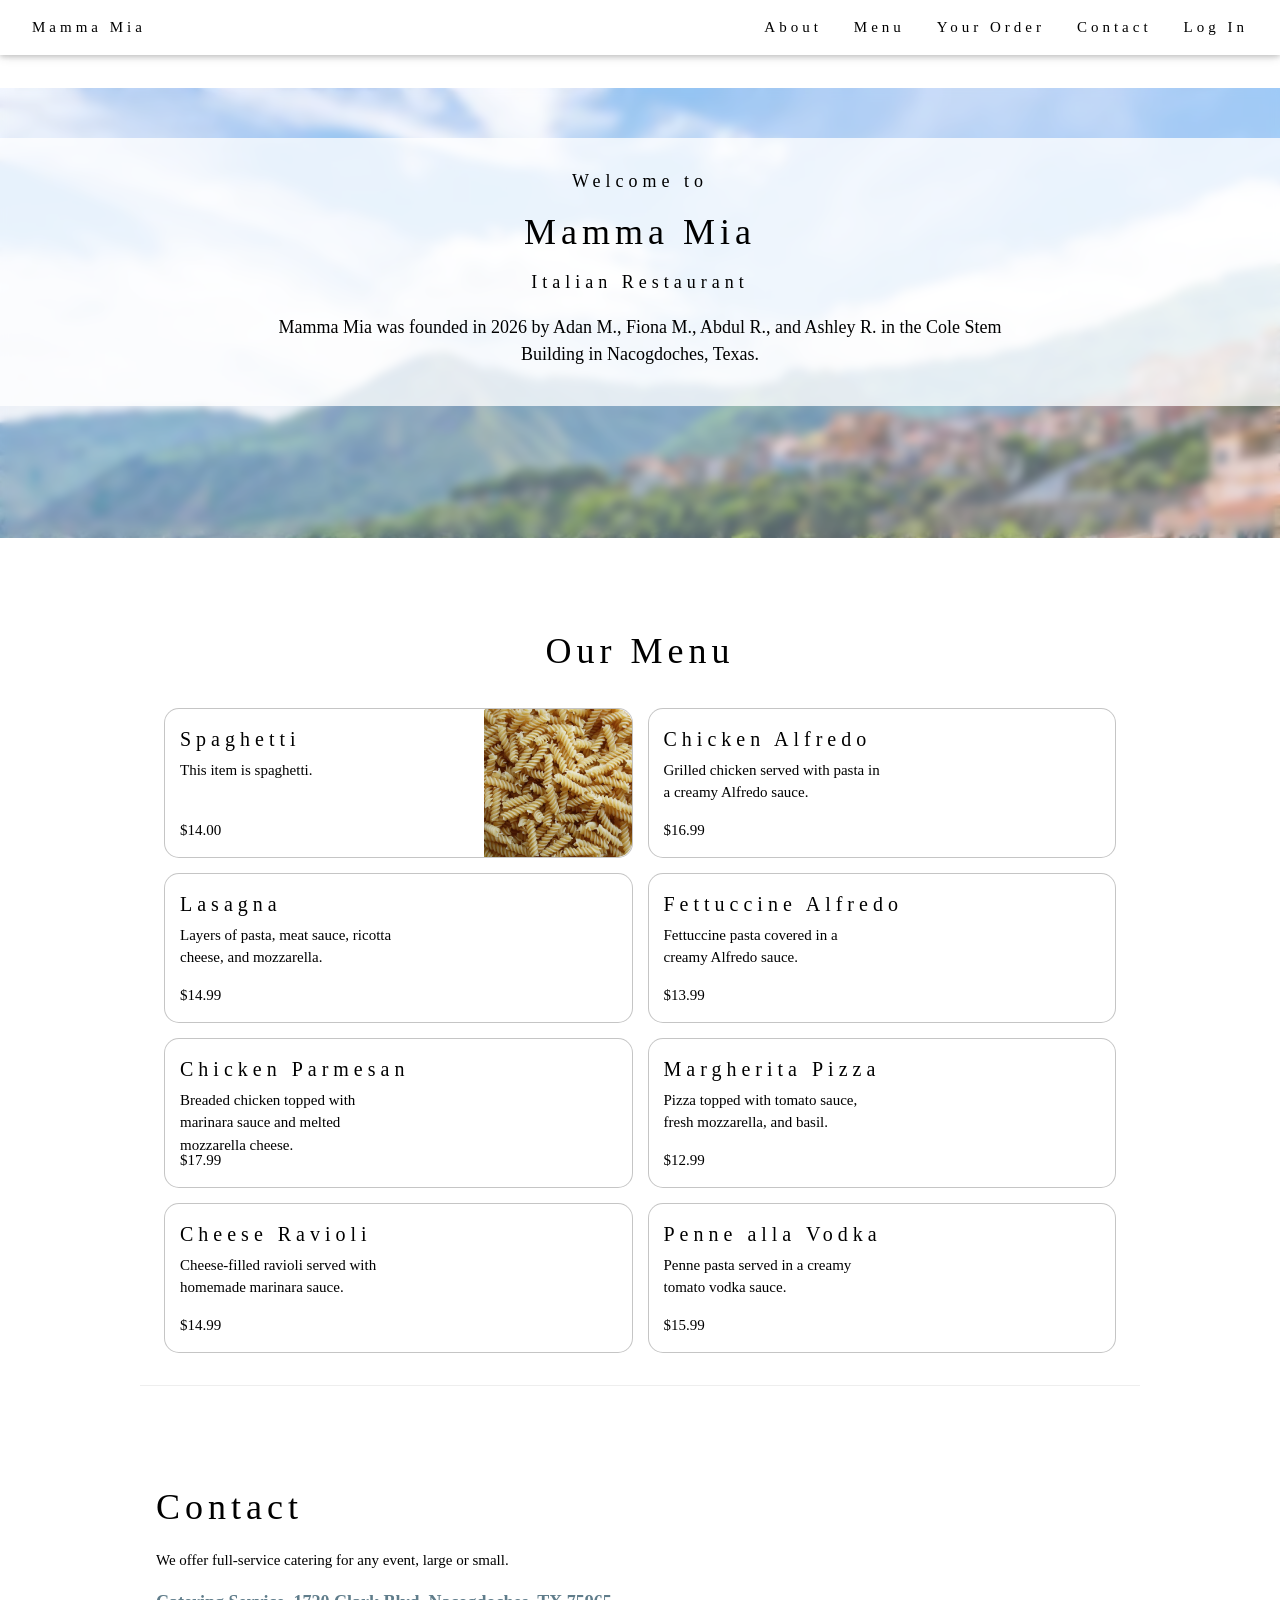
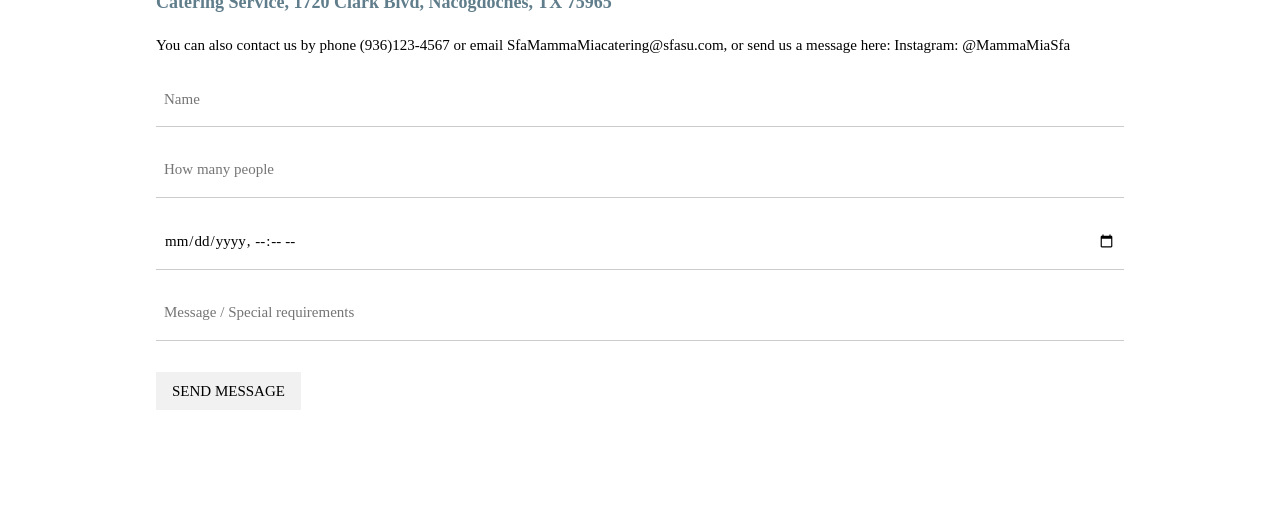
==== commit 3cf64d9f: "Merge branch 'main' of https://github.com/AdanMorones/Italian-Restaurant-Place" ====
--- a/index.html
+++ b/index.html
@@ -4,6 +4,7 @@
 <title>Mamma Mia</title>
 <meta name="viewport" content="width=device-width,initial-scale=1">
 <link rel="stylesheet" href="styles/restaurant-style.css">
+<script src="/script/restaurant.js" defer></script>
 
 <style>
 body {font-family:"Times New Roman", serif}
@@ -21,6 +22,7 @@
     <a href="#menu" class="w3-button">Menu</a>
     <a href="#menu" class="w3-button">Your Order</a>
     <a href="#contact" class="w3-button">Contact</a>
+    <a href="" class="w3-button">Log In</a>
   </nav>
 </div>
 
@@ -62,10 +64,10 @@
   <div class="menuitems">
 
     <div class="item">
-      <h4>Spaghetti Carbonara</h4>
-      <p>Spaghetti tossed with bacon, eggs, parmesan cheese, and black pepper.</p>
-      <p class="price">$15.99</p>
-      <img src="">
+      <h4 id="testTitle"></h4>
+      <p id="testDesc"></p>
+      <p class="price" id="testPrice"></p>
+      <img src="/img/pasta.jpg">
     </div>
 
     <div class="item">
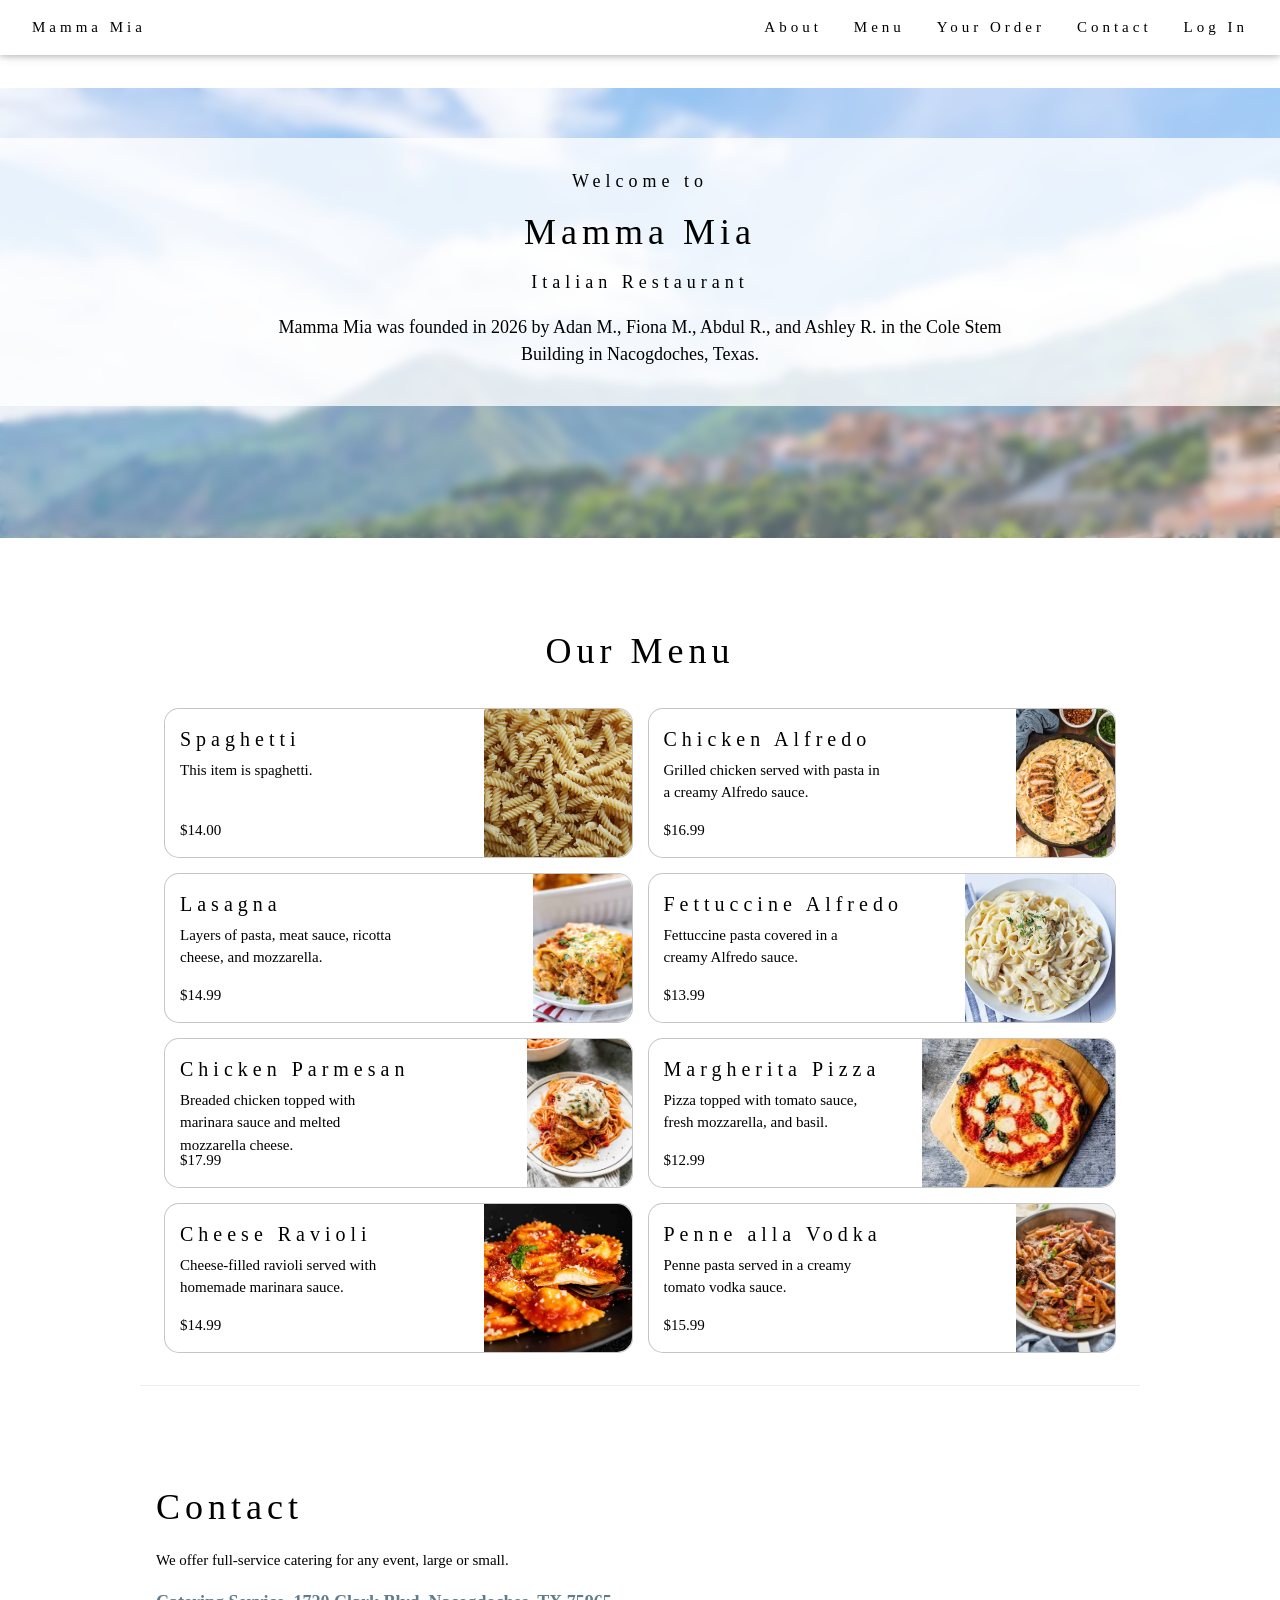
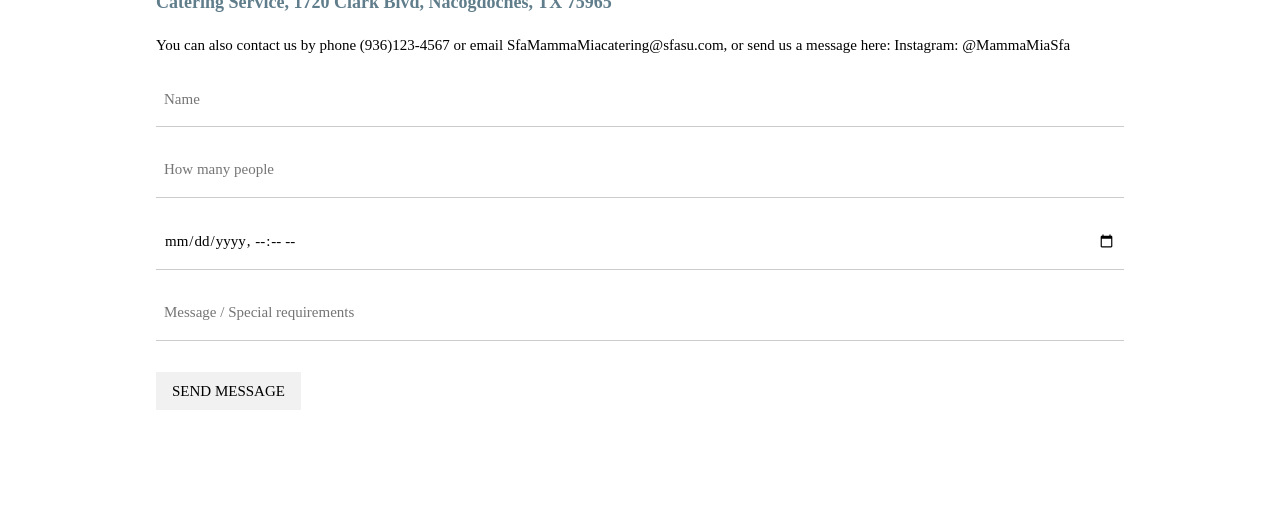
==== commit 5762a542: "merge every other sibling page to index.html" ====
--- a/index.html
+++ b/index.html
@@ -4,7 +4,7 @@
 <title>Mamma Mia</title>
 <meta name="viewport" content="width=device-width,initial-scale=1">
 <link rel="stylesheet" href="styles/restaurant-style.css">
-<script src="/script/restaurant.js" defer></script>
+<script src="script/restaurant.js" defer></script>
 
 <style>
 body {font-family:"Times New Roman", serif}
@@ -15,14 +15,14 @@
 
 <!-- Navbar (Sits on top) -->
 <div class="w3-flex w3-white w3-wide w3-padding w3-card topstuff">
-  <a href="#home" class="w3-button">Mamma Mia</a>
+  <a href="index.html" class="w3-button">Mamma Mia</a>
 
   <nav class="w3-flex w3-hide-small" style="margin-left:auto">
     <a href="#about" class="w3-button">About</a>
-    <a href="#menu" class="w3-button">Menu</a>
-    <a href="#menu" class="w3-button">Your Order</a>
+    <a href="src/menu.html" class="w3-button">Menu</a>
+    <a href="src/your-order.html" class="w3-button">Your Order</a>
     <a href="#contact" class="w3-button">Contact</a>
-    <a href="" class="w3-button">Log In</a>
+    <a href="src/login.html" class="w3-button">Log In</a>
   </nav>
 </div>
 
@@ -56,7 +56,7 @@
 </section>
 
 <!-- Menu -->
-<section id="Menu">
+<section id="menu">
 
 <div class="w3-padding-large">
   <h1 class="w3-center">Our Menu</h1>
@@ -74,49 +74,49 @@
       <h4>Chicken Alfredo</h4>
       <p>Grilled chicken served with pasta in a creamy Alfredo sauce.</p>
       <p class="price">$16.99</p>
-      <img src="">
+      <img src="img/chicken-alfredo.jpg">
     </div>
 
     <div class="item">
       <h4>Lasagna</h4>
       <p>Layers of pasta, meat sauce, ricotta cheese, and mozzarella.</p>
       <p class="price">$14.99</p>
-      <img src="">
+      <img src="img/lasagna.jpeg">
     </div>
 
     <div class="item">
       <h4>Fettuccine Alfredo</h4>
       <p>Fettuccine pasta covered in a creamy Alfredo sauce.</p>
       <p class="price">$13.99</p>
-      <img src="">
+      <img src="img/Fettuccine-Alfredo.jpeg">
     </div>
 
     <div class="item">
       <h4>Chicken Parmesan</h4>
       <p>Breaded chicken topped with marinara sauce and melted mozzarella cheese.</p>
       <p class="price">$17.99</p>
-      <img src="">
+      <img src="img/Chicken-Parmesan.jpeg">
     </div>
 
     <div class="item">
       <h4>Margherita Pizza</h4>
       <p>Pizza topped with tomato sauce, fresh mozzarella, and basil.</p>
       <p class="price">$12.99</p>
-      <img src="">
+      <img src="img/Margherita-Pizza.jpeg">
     </div>
 
     <div class="item">
       <h4>Cheese Ravioli</h4>
       <p>Cheese-filled ravioli served with homemade marinara sauce.</p>
       <p class="price">$14.99</p>
-      <img src="">
+      <img src="img/Cheese-Ravioli.jpeg">
     </div>
 
     <div class="item">
       <h4>Penne alla Vodka</h4>
       <p>Penne pasta served in a creamy tomato vodka sauce.</p>
       <p class="price">$15.99</p>
-      <img src="">
+      <img src="img/Penne-alla-Vodka.jpeg">
     </div>
 
   </div>
